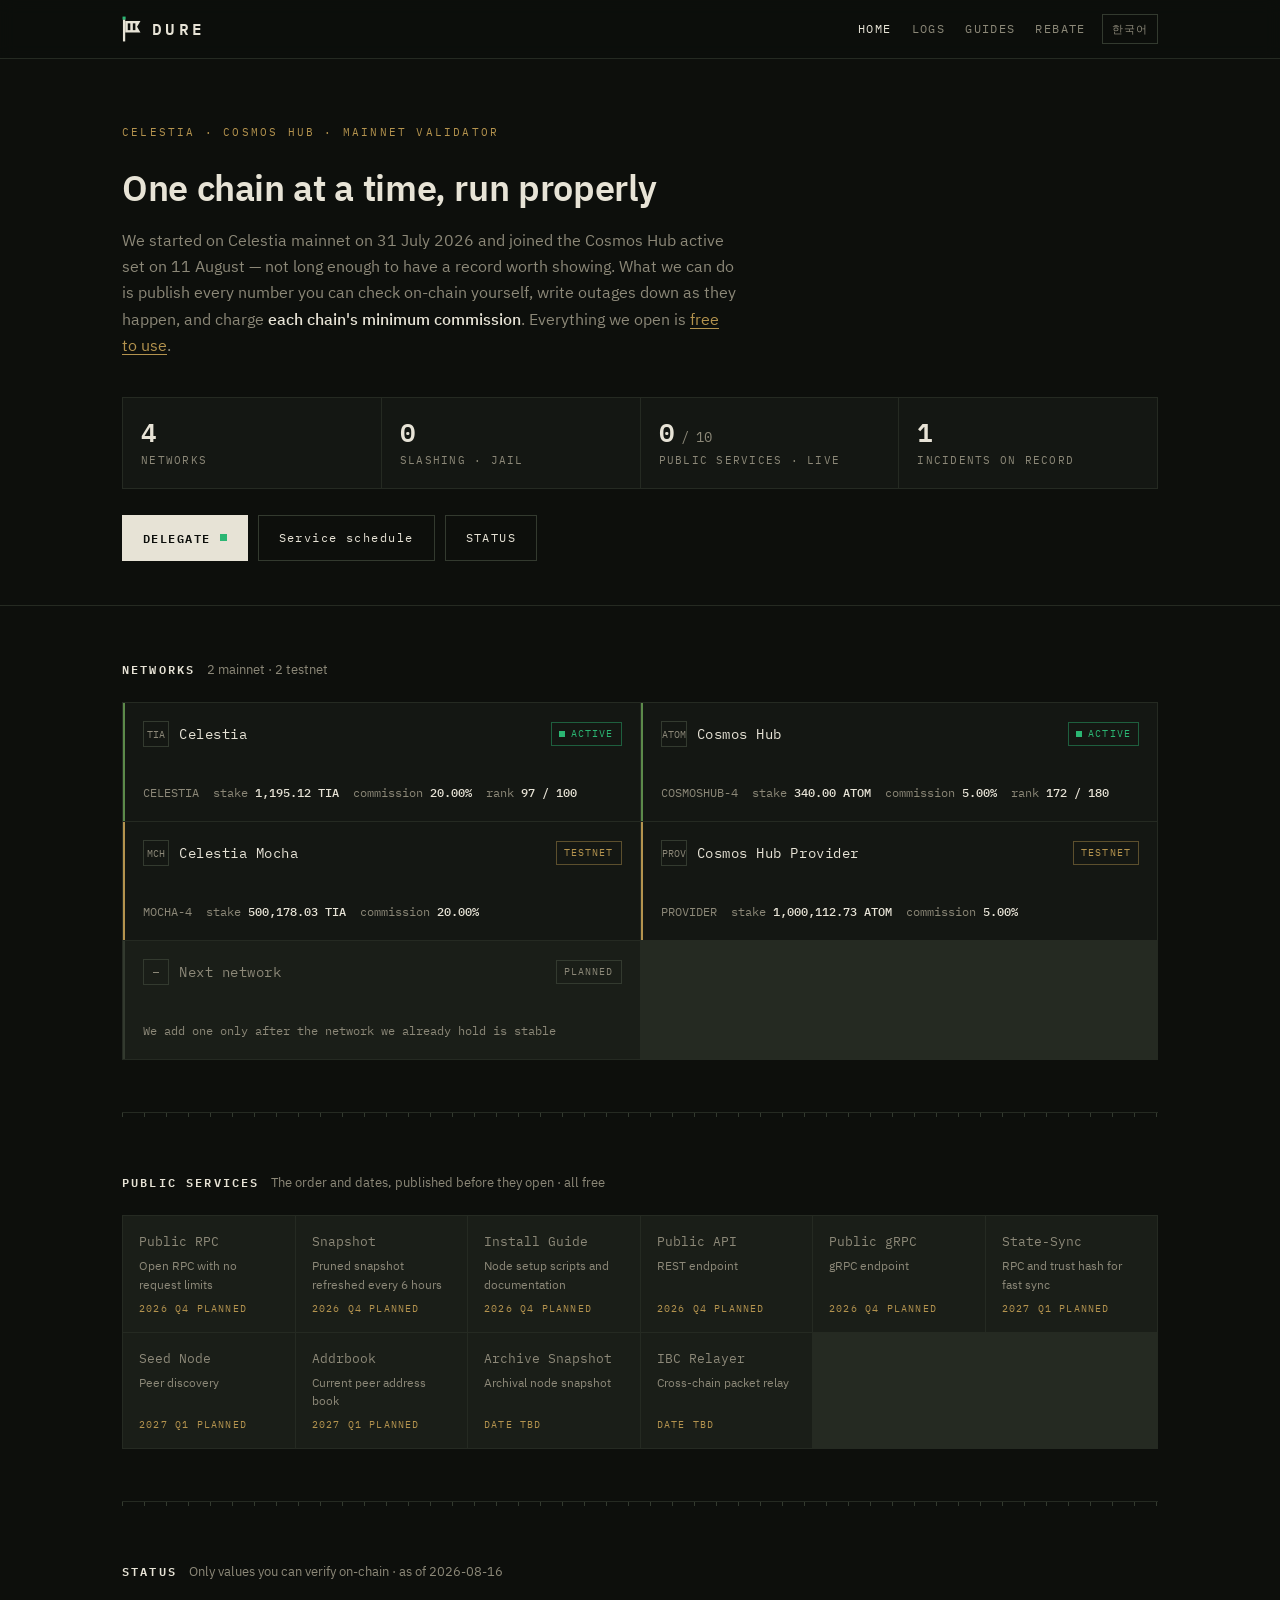
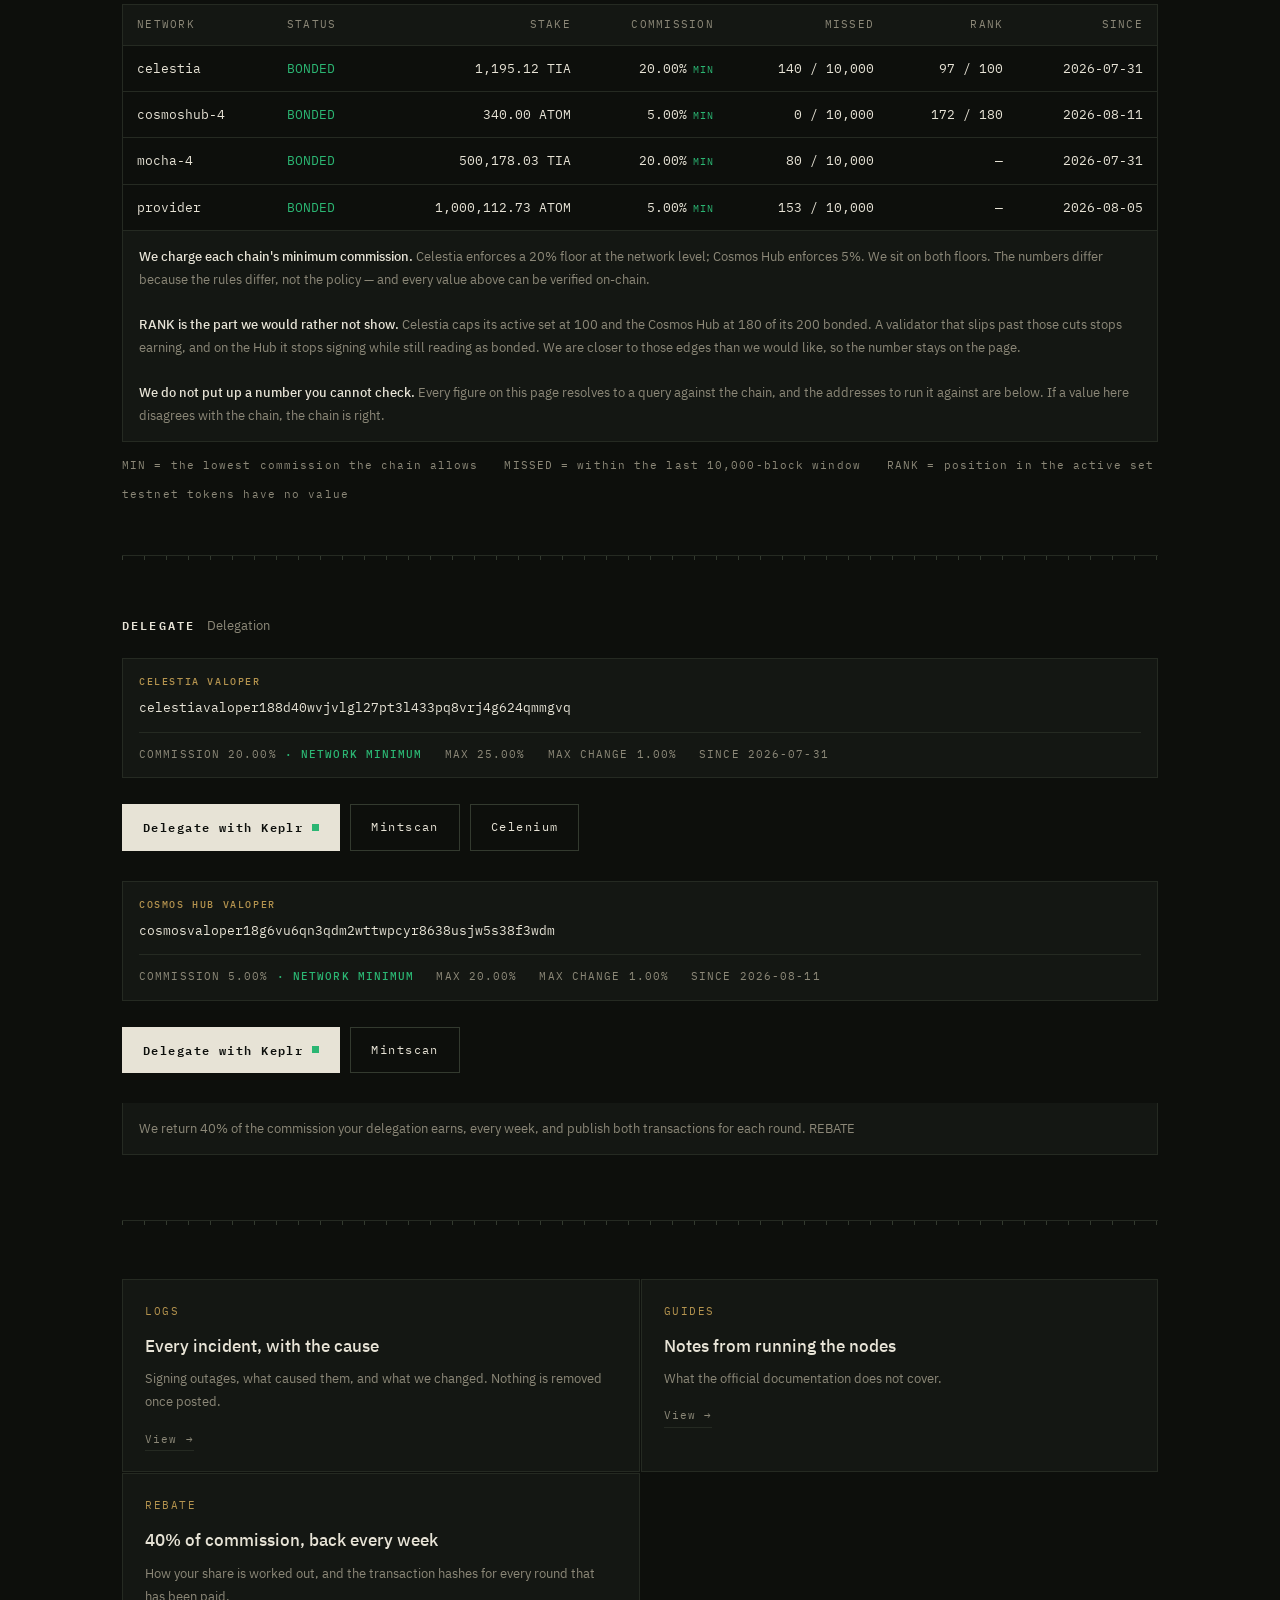
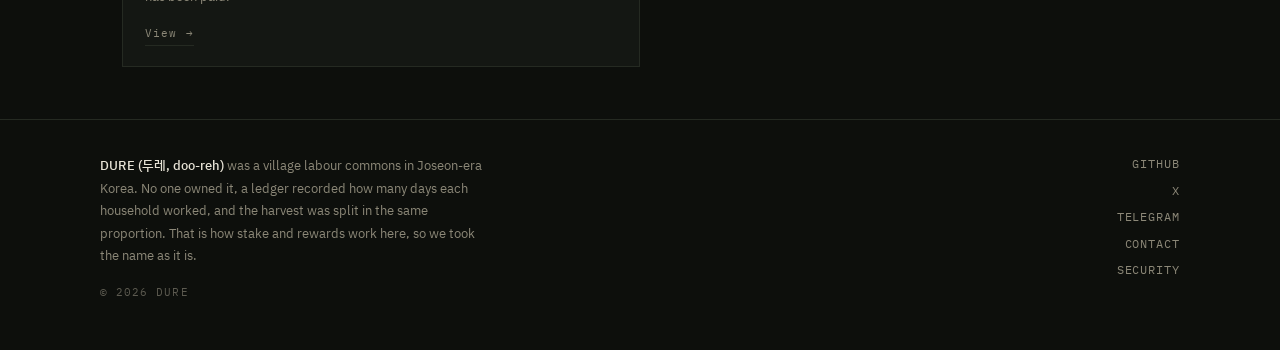
==== index.html @ b20d7195 "Drop the rate table from the rebate page It restated what the formula already says, and the weekly-p" ====
<!DOCTYPE html>
<html lang="en">
<head>
<meta charset="utf-8">
<meta name="viewport" content="width=device-width, initial-scale=1, viewport-fit=cover">
<title>DURE — Celestia & Cosmos Hub Validator | Minimum Commission, Verifiable Figures</title>
<meta name="description" content="DURE (doo-reh) runs Celestia and Cosmos Hub validators at each chain's minimum commission, publishes only figures you can verify on-chain, and never deletes an incident record.">
<link rel="canonical" href="https://durenodes.com/">
<link rel="alternate" hreflang="en" href="https://durenodes.com/">
<link rel="alternate" hreflang="ko" href="https://durenodes.com/ko/">
<link rel="alternate" hreflang="x-default" href="https://durenodes.com/">
<link rel="icon" type="image/png" href="/favicon.png">
<link rel="apple-touch-icon" href="/icon-256.png">
<meta name="theme-color" content="#0D0F0C">
<meta property="og:type" content="website">
<meta property="og:site_name" content="DURE">
<meta property="og:locale" content="en_US">
<meta property="og:url" content="https://durenodes.com/">
<meta property="og:title" content="DURE — Celestia & Cosmos Hub Validator | Minimum Commission, Verifiable Figures">
<meta property="og:description" content="Each chain's minimum commission. Only figures you can check on-chain. Incidents never deleted.">
<meta property="og:image" content="https://durenodes.com/og.png">
<meta property="og:image:width" content="1200">
<meta property="og:image:height" content="630">
<meta name="twitter:card" content="summary_large_image">
<meta name="twitter:site" content="@durenodes">
<meta name="twitter:title" content="DURE — Celestia & Cosmos Hub Validator | Minimum Commission, Verifiable Figures">
<meta name="twitter:description" content="Each chain's minimum commission. Only figures you can check on-chain. Incidents never deleted.">
<meta name="twitter:image" content="https://durenodes.com/og.png">
<link rel="preconnect" href="https://fonts.googleapis.com">
<link rel="preconnect" href="https://fonts.gstatic.com" crossorigin>
<link href="https://fonts.googleapis.com/css2?family=IBM+Plex+Mono:wght@400;500;600&family=IBM+Plex+Sans+KR:wght@300;400;500;600&display=swap" rel="stylesheet">
<script type="application/ld+json">
{
  "@context": "https://schema.org",
  "@type": "Organization",
  "name": "DURE",
  "alternateName": [
    "DURE Nodes",
    "두레"
  ],
  "url": "https://durenodes.com/",
  "logo": "https://durenodes.com/icon-256.png",
  "description": "DURE (doo-reh) runs Celestia and Cosmos Hub validators at each chain's minimum commission, publishes only figures you can verify on-chain, and never deletes an incident record.",
  "sameAs": [
    "https://github.com/durenodes",
    "https://x.com/durenodes",
    "https://t.me/durenodes"
  ],
  "contactPoint": [
    {
      "@type": "ContactPoint",
      "contactType": "customer support",
      "email": "contact@durenodes.com"
    },
    {
      "@type": "ContactPoint",
      "contactType": "security",
      "email": "security@durenodes.com"
    }
  ]
}
</script>
<style>
:root {
  --bg: #0D0F0C;
  --panel: #141713;
  --panel-2: #1A1E18;
  --line: #252A22;
  --line-2: #333A2F;
  --fg: #E7E3D6;
  --muted: #8C8878;
  --dim: #5C5A50;
  --green: #2BB673;
  --brass: #B4934E;
  --red: #C86A5A;
  --wrap: 1080px;
  --mono: 'IBM Plex Mono', ui-monospace, SFMono-Regular, Menlo, monospace;
  --sans: 'IBM Plex Sans KR', -apple-system, BlinkMacSystemFont, 'Apple SD Gothic Neo', sans-serif;
}

* { box-sizing: border-box; }
html { scroll-behavior: smooth; -webkit-text-size-adjust: 100%; }
body {
  margin: 0; background: var(--bg); color: var(--fg);
  font-family: var(--sans); font-size: 15px; line-height: 1.7;
  -webkit-font-smoothing: antialiased;
  overflow-x: hidden;
}
body, div, span, p, h1, h2, h3, li, td, th, a, b { word-break: keep-all; }
p, h1, h2, h3, li { text-wrap: pretty; }
a { color: inherit; text-decoration: none; }
:focus-visible { outline: 1px solid var(--green); outline-offset: 3px; }
img, svg { max-width: 100%; }

.wrap { max-width: var(--wrap); margin: 0 auto; padding: 0 22px; }
.mono { font-family: var(--mono); }


.hdr {
  position: sticky; top: 0; z-index: 30;
  background: rgba(13,15,12,.92); backdrop-filter: blur(8px);
  border-bottom: 1px solid var(--line);
}
.hdr-in { display: flex; align-items: center; gap: 16px; height: 58px; }
.brand { display: flex; align-items: center; gap: 11px; flex: none; }
.brand b { font-family: var(--mono); font-size: 15.5px; font-weight: 600; letter-spacing: .22em; }
.nav {
  margin-left: auto; display: flex; gap: 20px; align-items: center;
  font-family: var(--mono); font-size: 11.5px; letter-spacing: .12em; color: var(--muted);
}
.nav a:hover { color: var(--fg); }
.lang {
  font-family: var(--mono); font-size: 11px; letter-spacing: .1em;
  color: var(--muted); border: 1px solid var(--line-2); padding: 5px 9px; flex: none;
}
.lang:hover { color: var(--fg); border-color: var(--muted); }


.hero { border-bottom: 1px solid var(--line); padding: 64px 0 44px; }
.kicker { font-family: var(--mono); font-size: 11px; letter-spacing: .2em; color: var(--brass); margin-bottom: 20px; }
h1 { font-size: clamp(24px, 4.2vw, 36px); line-height: 1.42; font-weight: 600; margin: 0 0 14px; letter-spacing: -.01em; max-width: 26ch; }
.lede { color: var(--muted); margin: 0; max-width: 62ch; font-size: 15.5px; }
.lede b { color: var(--fg); font-weight: 500; }
.lede a { color: var(--brass); text-decoration: underline; text-underline-offset: 3px; }
.lede a:hover { color: var(--fg); }

.stats { display: grid; grid-template-columns: repeat(4, minmax(0,1fr)); gap: 1px; margin-top: 38px; background: var(--line); border: 1px solid var(--line); }
.stat { background: var(--panel); padding: 18px; }
.stat-n { font-family: var(--mono); font-size: clamp(20px, 3.4vw, 26px); font-weight: 600; letter-spacing: -.02em; line-height: 1.2; }
.stat-n small { font-size: .55em; color: var(--muted); font-weight: 400; }
.stat-l { font-family: var(--mono); font-size: 10.5px; letter-spacing: .12em; color: var(--muted); margin-top: 5px; }

.cta { display: flex; flex-wrap: wrap; gap: 10px; margin-top: 26px; }
.btn {
  font-family: var(--mono); font-size: 12px; letter-spacing: .12em;
  padding: 12px 20px; border: 1px solid var(--line-2);
  display: inline-flex; align-items: center; gap: 9px;
}
.btn:hover { border-color: var(--muted); }
.btn-solid { border-color: var(--fg); background: var(--fg); color: var(--bg); font-weight: 600; }
.btn-solid:hover { background: #fff; color: var(--bg); }
.dot { width: 7px; height: 7px; background: var(--green); display: block; flex: none; }


section { padding: 52px 0; }
.sec-head { display: flex; align-items: baseline; gap: 12px; margin-bottom: 22px; flex-wrap: wrap; }
h2 { font-family: var(--mono); font-size: 12px; letter-spacing: .18em; font-weight: 600; margin: 0; }
.sec-sub { font-size: 13px; color: var(--muted); }
.rule { height: 7px; border-top: 1px solid var(--line); background-image: repeating-linear-gradient(90deg, var(--line-2) 0 1px, transparent 1px 22px); background-size: 100% 4px; background-repeat: no-repeat; }


.grid-2 { display: grid; grid-template-columns: repeat(2, minmax(0,1fr)); gap: 1px; background: var(--line); border: 1px solid var(--line); }
.net { background: var(--panel); padding: 18px; display: flex; flex-direction: column; gap: 11px; min-height: 118px; border-left: 2px solid var(--line-2); }
.net.live { border-left-color: #5C8A4A; }
.net.test { border-left-color: var(--brass); }
.net.next { background: var(--panel-2); }
.net-top { display: flex; align-items: center; gap: 10px; flex-wrap: wrap; }
.tick { width: 26px; height: 26px; border: 1px solid var(--line-2); display: grid; place-items: center; font-family: var(--mono); font-size: 10px; color: var(--muted); flex: none; }
.net-name { font-family: var(--mono); font-size: 13.5px; letter-spacing: .04em; }
.tag { margin-left: auto; font-family: var(--mono); font-size: 9.5px; letter-spacing: .12em; padding: 3px 7px; border: 1px solid var(--line-2); color: var(--muted); display: flex; align-items: center; gap: 6px; }
.tag.on { border-color: rgba(43,182,115,.45); color: var(--green); }
.tag.warn { border-color: rgba(180,147,78,.45); color: var(--brass); }
.blink { width: 6px; height: 6px; background: var(--green); display: block; animation: dure-blink 2.6s steps(1,end) infinite; }
@keyframes dure-blink { 0%,60% { opacity: 1 } 61%,100% { opacity: .3 } }
.net-meta { font-family: var(--mono); font-size: 11.5px; color: var(--muted); display: flex; flex-wrap: wrap; gap: 4px 14px; margin-top: auto; }
.net-meta b { color: var(--fg); font-weight: 500; }


.grid-svc { display: grid; grid-template-columns: repeat(auto-fill, minmax(168px,1fr)); gap: 1px; background: var(--line); border: 1px solid var(--line); }
.svc { background: var(--panel-2); padding: 15px 16px; display: flex; flex-direction: column; gap: 5px; min-height: 106px; }
.svc-n { font-family: var(--mono); font-size: 12.5px; color: var(--muted); }
.svc-d { font-size: 12px; color: var(--muted); line-height: 1.55; }
.svc-s { font-family: var(--mono); font-size: 10px; letter-spacing: .12em; color: var(--brass); margin-top: auto; }


.tbl-wrap { border: 1px solid var(--line); overflow-x: auto; -webkit-overflow-scrolling: touch; }
table { width: 100%; border-collapse: collapse; font-family: var(--mono); font-size: 12.5px; font-variant-numeric: tabular-nums; min-width: 620px; }
thead tr { background: var(--panel); font-size: 10.5px; letter-spacing: .12em; color: var(--muted); }
th { text-align: left; padding: 11px 14px; font-weight: 400; border-bottom: 1px solid var(--line); white-space: nowrap; }
td { padding: 12px 14px; border-bottom: 1px solid var(--line); white-space: nowrap; }
tbody tr:last-child td { border-bottom: 0; }
.num { text-align: right; }
.ok { color: var(--green); }
.min-badge { color: var(--green); font-size: 10px; letter-spacing: .1em; margin-left: 6px; }

.note { border: 1px solid var(--line); border-top: 0; background: var(--panel); padding: 14px 16px; font-size: 13px; color: var(--muted); line-height: 1.75; }
.note b { color: var(--fg); font-weight: 500; }
.foot-meta { display: flex; flex-wrap: wrap; gap: 10px 26px; margin-top: 14px; font-family: var(--mono); font-size: 11px; letter-spacing: .1em; color: var(--muted); }


.empty { border: 1px solid var(--line); background: var(--panel); padding: 26px 20px; text-align: center; }
.empty-t { font-family: var(--mono); font-size: 12.5px; letter-spacing: .12em; color: var(--green); margin-bottom: 10px; }
.empty p { margin: 0 auto; font-size: 13.5px; color: var(--muted); line-height: 1.8; max-width: 60ch; }

.log-head { margin: 0 0 16px; font-size: 13.5px; color: var(--muted); line-height: 1.8; max-width: 66ch; }
.log-head a { color: var(--brass); text-decoration: underline; text-underline-offset: 3px; }
.inc { border: 1px solid var(--line); background: var(--panel); padding: 16px 18px; border-left: 2px solid var(--brass); }
.inc + .inc { margin-top: 1px; }
.inc-when { font-family: var(--mono); font-size: 11px; letter-spacing: .12em; color: var(--brass); }
.inc-body { margin: 9px 0 0; font-size: 14px; color: var(--fg); line-height: 1.75; }
.inc-meta { display: flex; flex-wrap: wrap; gap: 8px 28px; margin-top: 13px; padding-top: 12px;
  border-top: 1px solid var(--line); font-size: 12.5px; color: var(--muted); line-height: 1.7; }
.inc-meta span { max-width: 58ch; }
.inc-meta b { font-family: var(--mono); font-size: 10px; letter-spacing: .14em; color: var(--muted);
  font-weight: 500; margin-right: 8px; }


.val-card { border: 1px solid var(--line); background: var(--panel); padding: 14px 16px; margin-bottom: 16px; }

#delegate .cta { margin-bottom: 30px; }
#delegate .cta:last-child { margin-bottom: 0; }
.val-label { display: block; font-family: var(--mono); font-size: 10px; letter-spacing: .16em; color: var(--brass); font-weight: 500; margin-bottom: 7px; }
.val-addr { font-family: var(--mono); font-size: 12.5px; word-break: break-all; color: var(--fg); }
.val-meta { display: flex; flex-wrap: wrap; gap: 8px 22px; margin-top: 13px; padding-top: 12px; border-top: 1px solid var(--line); font-family: var(--mono); font-size: 11px; letter-spacing: .1em; color: var(--muted); }
.val-meta b { color: var(--green); font-weight: 500; }


footer { border-top: 1px solid var(--line); }
.foot { padding: 34px 0 48px; display: flex; flex-wrap: wrap; gap: 24px; align-items: flex-start; }
.foot-story { max-width: 48ch; font-size: 12.5px; color: var(--muted); line-height: 1.8; }
.foot-story b { color: var(--fg); font-weight: 500; }
.copy { font-family: var(--mono); font-size: 10.5px; letter-spacing: .1em; color: var(--dim); margin-top: 16px; }
.foot-links { margin-left: auto; display: flex; flex-direction: column; gap: 7px; font-family: var(--mono); font-size: 11.5px; letter-spacing: .08em; color: var(--muted); text-align: right; }
.foot-links a:hover { color: var(--fg); }


@media (max-width: 760px) {
  .wrap { padding: 0 16px; }
  .hdr-in { height: 52px; gap: 10px; }
  .nav { gap: 13px; font-size: 10.5px; overflow-x: auto; scrollbar-width: none; -ms-overflow-style: none; }
  .nav::-webkit-scrollbar { display: none; }
  .hero { padding: 44px 0 34px; }
  .stats { grid-template-columns: repeat(2, minmax(0,1fr)); }
  .grid-2 { grid-template-columns: 1fr; }
  .grid-svc { grid-template-columns: repeat(auto-fill, minmax(150px,1fr)); }
  section { padding: 40px 0; }
  .foot { flex-direction: column; gap: 20px; }
  .foot-links { margin-left: 0; text-align: left; flex-direction: row; flex-wrap: wrap; gap: 8px 18px; }
  .btn { flex: 1 1 auto; justify-content: center; }
}


@media (max-width: 460px) {
  .grid-svc { grid-template-columns: 1fr 1fr; }
  .val-meta { gap: 6px 16px; font-size: 10.5px; }
  .foot-meta { font-size: 10.5px; }
}

@media (prefers-reduced-motion: reduce) {
  * { animation: none !important; transition: none !important; }
  html { scroll-behavior: auto; }
}

.log-note { margin: 16px 0 0; font-size: 12.5px; color: var(--muted); line-height: 1.8; max-width: 66ch; }

.inc-more { display: inline-block; margin-top: 13px; font-family: var(--mono); font-size: 11px;
  letter-spacing: .1em; color: var(--brass); border-bottom: 1px solid rgba(180,147,78,.35); padding-bottom: 2px; }
.inc-more:hover { color: var(--fg); border-bottom-color: var(--fg); }


.pm-meta { display: grid; grid-template-columns: repeat(auto-fit, minmax(140px,1fr)); gap: 1px; margin-top: 34px; background: var(--line); border: 1px solid var(--line); }
.pm-m { background: var(--panel); padding: 15px 16px; display: flex; flex-direction: column; gap: 5px; }
.pm-m b { font-family: var(--mono); font-size: 10px; letter-spacing: .14em; color: var(--muted); font-weight: 400; }
.pm-m span { font-family: var(--mono); font-size: 13px; }
.post { max-width: 68ch; }
.post h2 { font-family: var(--sans); font-size: 19px; font-weight: 600; letter-spacing: 0; margin: 44px 0 14px; text-transform: none; }
.post h2:first-child { margin-top: 0; }
.post p { margin: 0 0 15px; font-size: 15px; line-height: 1.85; color: #C9C4B4; }
.post p b { color: var(--fg); font-weight: 600; }
.post code { font-family: var(--mono); font-size: .88em; color: var(--brass); background: var(--panel-2); padding: 1px 5px; }
.post pre { font-family: var(--mono); font-size: 12px; line-height: 1.7; color: var(--muted);
  background: var(--panel); border: 1px solid var(--line); border-left: 2px solid var(--line-2);
  padding: 14px 16px; margin: 0 0 18px; overflow-x: auto; -webkit-overflow-scrolling: touch; }
.post a { color: var(--brass); text-decoration: underline; text-underline-offset: 3px; }
.post a:hover { color: var(--fg); }
.pm-back { margin-top: 48px; padding-top: 22px; border-top: 1px solid var(--line); font-family: var(--mono); font-size: 12px; letter-spacing: .08em; }


.gd { display: block; border: 1px solid var(--line); background: var(--panel);
  padding: 16px 18px; border-left: 2px solid var(--brass); text-decoration: none; }
.gd + .gd { margin-top: 1px; }
.gd:hover { border-left-color: var(--fg); }
.gd-when { font-family: var(--mono); font-size: 11px; letter-spacing: .12em; color: var(--brass); }
.gd-t { margin-top: 9px; font-size: 15px; color: var(--fg); line-height: 1.6; font-weight: 500; }
.gd-d { margin: 8px 0 0; font-size: 13px; color: var(--muted); line-height: 1.75; max-width: 72ch; }


.doors { display: grid; grid-template-columns: 1fr 1fr; gap: 1px; }
@media (max-width: 720px) { .doors { grid-template-columns: 1fr; } }
.door { display: block; border: 1px solid var(--line); background: var(--panel);
  padding: 22px 22px 20px; text-decoration: none; }
.door:hover { border-color: var(--brass); }
.door-k { font-family: var(--mono); font-size: 11px; letter-spacing: .14em; color: var(--brass); }
.door-t { margin-top: 12px; font-size: 17px; color: var(--fg); line-height: 1.5; font-weight: 500; }
.door-d { margin: 9px 0 0; font-size: 13px; color: var(--muted); line-height: 1.8; }
.door-go { display: inline-block; margin-top: 16px; font-family: var(--mono); font-size: 11px;
  letter-spacing: .1em; color: var(--muted); border-bottom: 1px solid var(--line); padding-bottom: 2px; }
.door:hover .door-go { color: var(--fg); border-bottom-color: var(--fg); }
.nav-here { color: var(--fg); }


@media (max-width: 560px) {
  
  .hdr-in { flex-wrap: wrap; height: auto; padding-top: 9px; padding-bottom: 9px; row-gap: 9px; }
  .brand { order: 1; }
  .lang { order: 2; margin-left: auto; }
  .nav { order: 3; flex-basis: 100%; margin-left: 0; overflow: visible;
    justify-content: flex-end; }
}


.rb-chain { font-family: var(--mono); font-size: 11px; letter-spacing: .1em;
  color: var(--muted); margin: 26px 0 8px; text-transform: uppercase; }
.rb-chain b { color: var(--fg); }
</style>
</head>
<body>

<header class="hdr">
  <div class="wrap hdr-in">
    <a class="brand" href="#top" aria-label="DURE">
      <svg width="19" height="26" viewBox="52 32 133 184" aria-hidden="true" style="display:block">
          <rect x="55" y="36" width="22" height="22" fill="#2BB673"></rect>
          <rect x="58" y="58" width="16" height="154" fill="#E7E3D6"></rect>
          <path d="M74,68 L182,68 L158,108 L182,148 L74,148 Z" fill="#E7E3D6"></path>
          <g fill="#0D0F0C"><rect x="92" y="84" width="18" height="48"></rect><rect x="128" y="84" width="18" height="48"></rect></g>
        </svg>
      <b>DURE</b>
    </a>
    <nav class="nav" aria-label="Sections">
      <a href="/" class="nav-here">HOME</a>
      <a href="/incidents/">LOGS</a>
      <a href="/guides/">GUIDES</a>
      <a href="/rebate/">REBATE</a>
    </nav>
    <a class="lang" href="/ko/" hreflang="ko" rel="alternate">한국어</a>
  </div>
</header>

<main id="top">

  <div class="hero">
    <div class="wrap">
      <div class="kicker">CELESTIA · COSMOS HUB · MAINNET VALIDATOR</div>
      <h1>One chain at a time, run properly</h1>
      <p class="lede">We started on Celestia mainnet on 31 July 2026 and joined the Cosmos Hub active set on 11 August — not long enough to have a record worth showing. What we can do is publish every number you can check on-chain yourself, write outages down as they happen, and charge <b>each chain's minimum commission</b>. Everything we open is <a href="#services">free to use</a>.</p>

      <div class="stats">
        <div class="stat"><div class="stat-n">4</div><div class="stat-l">NETWORKS</div></div>
        <div class="stat"><div class="stat-n">0</div><div class="stat-l">SLASHING · JAIL</div></div>
        <div class="stat"><div class="stat-n">0<small> / 10</small></div><div class="stat-l">PUBLIC SERVICES · LIVE</div></div>
        <div class="stat"><div class="stat-n"><a href="/incidents/">1</a></div><div class="stat-l">INCIDENTS ON RECORD</div></div>
      </div>

      <div class="cta">
        <a href="#delegate" class="btn btn-solid"><span>DELEGATE</span><span class="dot"></span></a>
        <a href="#services" class="btn">Service schedule</a>
        <a href="#status" class="btn">STATUS</a>
      </div>
    </div>
  </div>

  <section id="networks">
    <div class="wrap">
      <div class="sec-head"><h2>NETWORKS</h2><span class="sec-sub">2 mainnet · 2 testnet</span></div>
      <div class="grid-2">
        <div class="net live">
          <div class="net-top"><span class="tick">TIA</span><span class="net-name">Celestia</span><span class="tag on"><span class="blink"></span>ACTIVE</span></div>
          <div class="net-meta"><span>CELESTIA</span><span>stake <b>1,195.12 TIA</b></span><span>commission <b>20.00%</b></span><span>rank <b>97 / 100</b></span></div>
        </div>
        <div class="net live">
          <div class="net-top"><span class="tick">ATOM</span><span class="net-name">Cosmos Hub</span><span class="tag on"><span class="blink"></span>ACTIVE</span></div>
          <div class="net-meta"><span>COSMOSHUB-4</span><span>stake <b>340.00 ATOM</b></span><span>commission <b>5.00%</b></span><span>rank <b>172 / 180</b></span></div>
        </div>
        <div class="net test">
          <div class="net-top"><span class="tick">MCH</span><span class="net-name">Celestia Mocha</span><span class="tag warn">TESTNET</span></div>
          <div class="net-meta"><span>MOCHA-4</span><span>stake <b>500,178.03 TIA</b></span><span>commission <b>20.00%</b></span></div>
        </div>
        <div class="net test">
          <div class="net-top"><span class="tick">PROV</span><span class="net-name">Cosmos Hub Provider</span><span class="tag warn">TESTNET</span></div>
          <div class="net-meta"><span>PROVIDER</span><span>stake <b>1,000,112.73 ATOM</b></span><span>commission <b>5.00%</b></span></div>
        </div>
        <div class="net next">
          <div class="net-top"><span class="tick">—</span><span class="net-name" style="color:var(--muted)">Next network</span><span class="tag">PLANNED</span></div>
          <div class="net-meta">We add one only after the network we already hold is stable</div>
        </div>
      </div>
    </div>
  </section>

  <div class="wrap"><div class="rule"></div></div>

  <section id="services">
    <div class="wrap">
      <div class="sec-head"><h2>PUBLIC SERVICES</h2><span class="sec-sub">The order and dates, published before they open · all free</span></div>
      <div class="grid-svc">
          <div class="svc">
            <span class="svc-n">Public RPC</span>
            <span class="svc-d">Open RPC with no request limits</span>
            <span class="svc-s">2026 Q4 PLANNED</span>
          </div>
          <div class="svc">
            <span class="svc-n">Snapshot</span>
            <span class="svc-d">Pruned snapshot refreshed every 6 hours</span>
            <span class="svc-s">2026 Q4 PLANNED</span>
          </div>
          <div class="svc">
            <span class="svc-n">Install Guide</span>
            <span class="svc-d">Node setup scripts and documentation</span>
            <span class="svc-s">2026 Q4 PLANNED</span>
          </div>
          <div class="svc">
            <span class="svc-n">Public API</span>
            <span class="svc-d">REST endpoint</span>
            <span class="svc-s">2026 Q4 PLANNED</span>
          </div>
          <div class="svc">
            <span class="svc-n">Public gRPC</span>
            <span class="svc-d">gRPC endpoint</span>
            <span class="svc-s">2026 Q4 PLANNED</span>
          </div>
          <div class="svc">
            <span class="svc-n">State-Sync</span>
            <span class="svc-d">RPC and trust hash for fast sync</span>
            <span class="svc-s">2027 Q1 PLANNED</span>
          </div>
          <div class="svc">
            <span class="svc-n">Seed Node</span>
            <span class="svc-d">Peer discovery</span>
            <span class="svc-s">2027 Q1 PLANNED</span>
          </div>
          <div class="svc">
            <span class="svc-n">Addrbook</span>
            <span class="svc-d">Current peer address book</span>
            <span class="svc-s">2027 Q1 PLANNED</span>
          </div>
          <div class="svc">
            <span class="svc-n">Archive Snapshot</span>
            <span class="svc-d">Archival node snapshot</span>
            <span class="svc-s">DATE TBD</span>
          </div>
          <div class="svc">
            <span class="svc-n">IBC Relayer</span>
            <span class="svc-d">Cross-chain packet relay</span>
            <span class="svc-s">DATE TBD</span>
          </div>
      </div>
    </div>
  </section>

  <div class="wrap"><div class="rule"></div></div>

  <section id="status">
    <div class="wrap">
      <div class="sec-head"><h2>STATUS</h2><span class="sec-sub">Only values you can verify on-chain · as of 2026-08-16</span></div>
      <div class="tbl-wrap">
        <table>
          <thead><tr>
            <th>NETWORK</th><th>STATUS</th>
            <th class="num">STAKE</th><th class="num">COMMISSION</th>
            <th class="num">MISSED</th><th class="num">RANK</th>
            <th class="num">SINCE</th>
          </tr></thead>
          <tbody>
            <tr><td>celestia</td><td class="ok">BONDED</td><td class="num">1,195.12 TIA</td><td class="num">20.00%<span class="min-badge">MIN</span></td><td class="num">140 / 10,000</td><td class="num">97 / 100</td><td class="num">2026-07-31</td></tr>
            <tr><td>cosmoshub-4</td><td class="ok">BONDED</td><td class="num">340.00 ATOM</td><td class="num">5.00%<span class="min-badge">MIN</span></td><td class="num">0 / 10,000</td><td class="num">172 / 180</td><td class="num">2026-08-11</td></tr>
            <tr><td>mocha-4</td><td class="ok">BONDED</td><td class="num">500,178.03 TIA</td><td class="num">20.00%<span class="min-badge">MIN</span></td><td class="num">80 / 10,000</td><td class="num">—</td><td class="num">2026-07-31</td></tr>
            <tr><td>provider</td><td class="ok">BONDED</td><td class="num">1,000,112.73 ATOM</td><td class="num">5.00%<span class="min-badge">MIN</span></td><td class="num">153 / 10,000</td><td class="num">—</td><td class="num">2026-08-05</td></tr>
          </tbody>
        </table>
      </div>
      <div class="note"><b>We charge each chain's minimum commission.</b> Celestia enforces a 20% floor at the network level; Cosmos Hub enforces 5%. We sit on both floors. The numbers differ because the rules differ, not the policy — and every value above can be verified on-chain.<br><br><b>RANK is the part we would rather not show.</b> Celestia caps its active set at 100 and the Cosmos Hub at 180 of its 200 bonded. A validator that slips past those cuts stops earning, and on the Hub it stops signing while still reading as bonded. We are closer to those edges than we would like, so the number stays on the page.<br><br><b>We do not put up a number you cannot check.</b> Every figure on this page resolves to a query against the chain, and the addresses to run it against are below. If a value here disagrees with the chain, the chain is right.</div>
      <div class="foot-meta"><span>MIN = the lowest commission the chain allows</span><span>MISSED = within the last 10,000-block window</span><span>RANK = position in the active set</span><span>testnet tokens have no value</span></div>
    </div>
  </section>

  <div class="wrap"><div class="rule"></div></div>


  <section id="delegate">
    <div class="wrap">
      <div class="sec-head"><h2>DELEGATE</h2><span class="sec-sub">Delegation</span></div>
      <div class="val-card">
        <b class="val-label">CELESTIA VALOPER</b>
        <div class="val-addr">celestiavaloper188d40wvjvlgl27pt3l433pq8vrj4g624qmmgvq</div>
        <div class="val-meta">
          <span>COMMISSION 20.00% <b>· NETWORK MINIMUM</b></span>
          <span>MAX 25.00%</span><span>MAX CHANGE 1.00%</span><span>SINCE 2026-07-31</span>
        </div>
      </div>
      <div class="cta">
        <a href="https://wallet.keplr.app/chains/celestia?modal=validator&chain=celestia&validator_address=celestiavaloper188d40wvjvlgl27pt3l433pq8vrj4g624qmmgvq" target="_blank" rel="noopener" class="btn btn-solid"><span>Delegate with Keplr</span><span class="dot"></span></a>
        <a href="https://www.mintscan.io/celestia/validators/celestiavaloper188d40wvjvlgl27pt3l433pq8vrj4g624qmmgvq" target="_blank" rel="noopener" class="btn">Mintscan</a>
        <a href="https://celenium.io/validator/celestiavaloper188d40wvjvlgl27pt3l433pq8vrj4g624qmmgvq" target="_blank" rel="noopener" class="btn">Celenium</a>
      </div>
      <div class="val-card">
        <b class="val-label">COSMOS HUB VALOPER</b>
        <div class="val-addr">cosmosvaloper18g6vu6qn3qdm2wttwpcyr8638usjw5s38f3wdm</div>
        <div class="val-meta">
          <span>COMMISSION 5.00% <b>· NETWORK MINIMUM</b></span>
          <span>MAX 20.00%</span><span>MAX CHANGE 1.00%</span><span>SINCE 2026-08-11</span>
        </div>
      </div>
      <div class="cta">
        <a href="https://wallet.keplr.app/chains/cosmos-hub?modal=validator&chain=cosmoshub-4&validator_address=cosmosvaloper18g6vu6qn3qdm2wttwpcyr8638usjw5s38f3wdm" target="_blank" rel="noopener" class="btn btn-solid"><span>Delegate with Keplr</span><span class="dot"></span></a>
        <a href="https://www.mintscan.io/cosmos/validators/cosmosvaloper18g6vu6qn3qdm2wttwpcyr8638usjw5s38f3wdm" target="_blank" rel="noopener" class="btn">Mintscan</a>
      </div>
      <p class="note">We return 40% of the commission your delegation earns, every week, and publish both transactions for each round. <a href="/rebate/">REBATE</a></p>
    </div>
  </section>

  <div class="wrap"><div class="rule"></div></div>

  <section id="records">
    <div class="wrap">
      <div class="doors">
        <a class="door" href="/incidents/">
          <div class="door-k">LOGS</div>
          <div class="door-t">Every incident, with the cause</div>
          <p class="door-d">Signing outages, what caused them, and what we changed. Nothing is removed once posted.</p>
          <span class="door-go">View →</span>
        </a>
        <a class="door" href="/guides/">
          <div class="door-k">GUIDES</div>
          <div class="door-t">Notes from running the nodes</div>
          <p class="door-d">What the official documentation does not cover.</p>
          <span class="door-go">View →</span>
        </a>
        <a class="door" href="/rebate/">
          <div class="door-k">REBATE</div>
          <div class="door-t">40% of commission, back every week</div>
          <p class="door-d">How your share is worked out, and the transaction hashes for every round that has been paid.</p>
          <span class="door-go">View →</span>
        </a>
      </div>
    </div>
  </section>

</main>

<footer>
  <div class="wrap foot">
    <div class="foot-story">
      <b>DURE (두레, doo-reh)</b> was a village labour commons in Joseon-era Korea. No one owned it, a ledger recorded how many days each household worked, and the harvest was split in the same proportion. That is how stake and rewards work here, so we took the name as it is.
      <div class="copy">© 2026 DURE</div>
    </div>
    <div class="foot-links">
        <a href="https://github.com/durenodes" rel="me noopener" target="_blank">GITHUB</a>
        <a href="https://x.com/durenodes" rel="me noopener" target="_blank">X</a>
        <a href="https://t.me/durenodes" rel="me noopener" target="_blank">TELEGRAM</a>
        <a href="mailto:contact@durenodes.com">CONTACT</a>
        <a href="mailto:security@durenodes.com">SECURITY</a>
    </div>
  </div>
</footer>

</body>
</html>
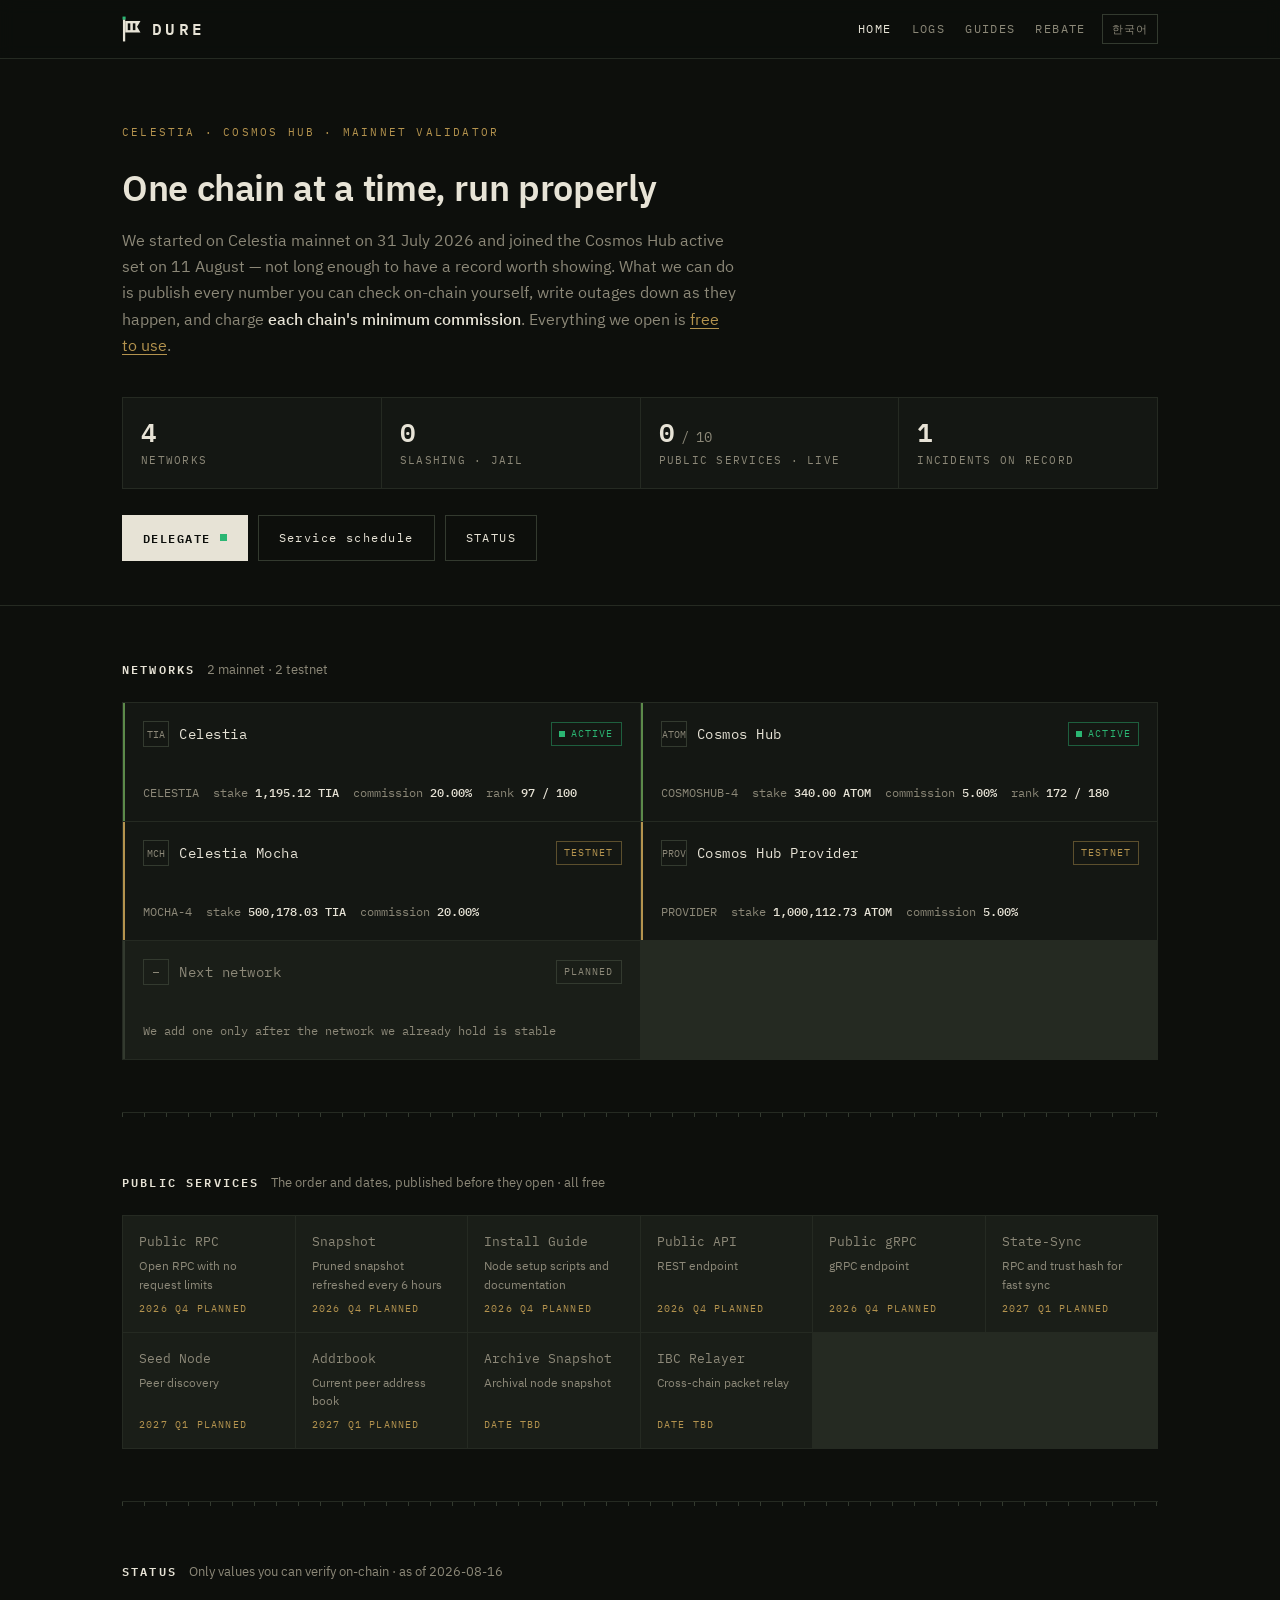
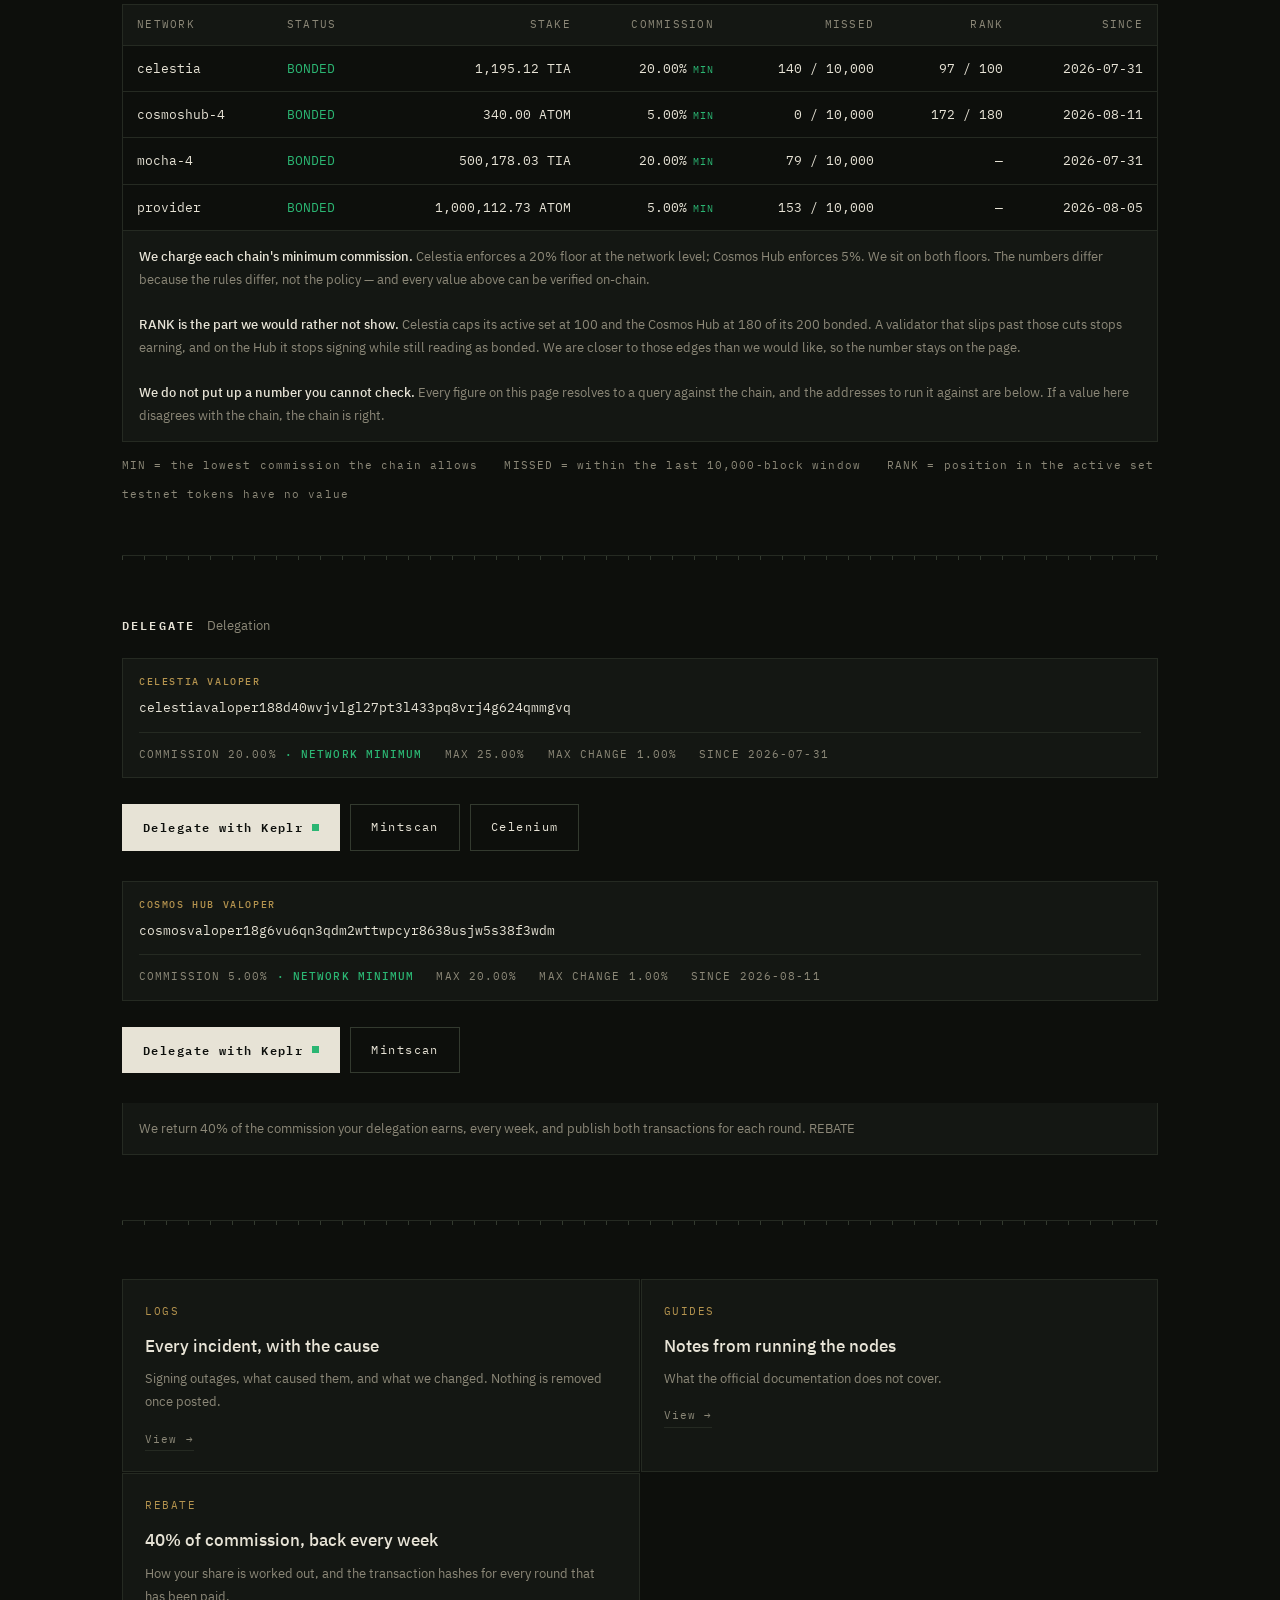
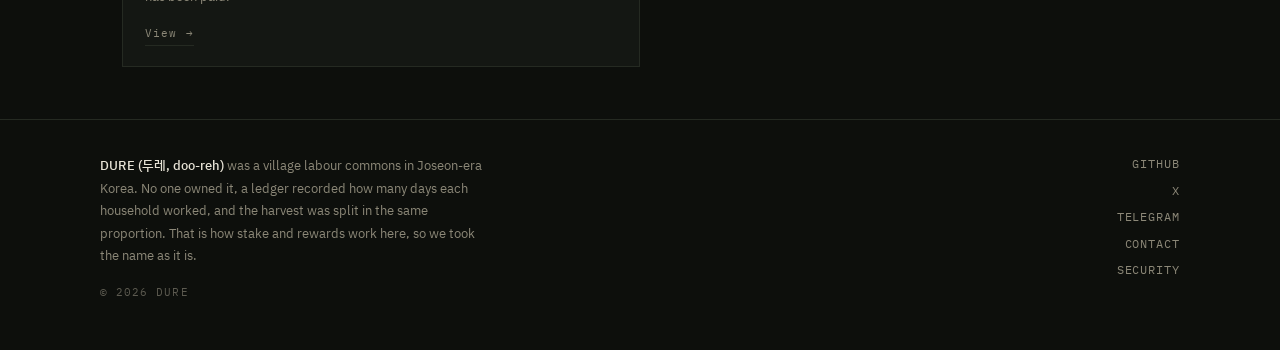
==== commit 82f55f5f: "Put the ledger first and add a rebate calculator Rounds now sits above the explanation. Someone chec" ====
--- a/index.html
+++ b/index.html
@@ -312,6 +312,31 @@
 .rb-chain { font-family: var(--mono); font-size: 11px; letter-spacing: .1em;
   color: var(--muted); margin: 26px 0 8px; text-transform: uppercase; }
 .rb-chain b { color: var(--fg); }
+
+
+.calc { border: 1px solid var(--line); background: var(--panel); margin: 26px 0 0; }
+.calc-row { display: flex; gap: 1px; background: var(--line); border-bottom: 1px solid var(--line); }
+.calc-row select, .calc-row input {
+  font-family: var(--mono); font-size: 13px; color: var(--fg); background: var(--panel-2);
+  border: 0; padding: 13px 14px; min-width: 0; -webkit-appearance: none; appearance: none;
+  border-radius: 0; }
+.calc-row select { flex: 1 1 auto; }
+.calc-row input { flex: 1 1 auto; text-align: right; font-variant-numeric: tabular-nums; }
+.calc-row select:focus, .calc-row input:focus { outline: 1px solid var(--brass); outline-offset: -1px; }
+.calc-unit { font-family: var(--mono); font-size: 11px; letter-spacing: .1em; color: var(--muted);
+  background: var(--panel-2); padding: 13px 14px 0 0; }
+.calc-out { display: grid; grid-template-columns: repeat(3, minmax(0,1fr)); gap: 1px; background: var(--line); }
+.calc-cell { background: var(--panel); padding: 15px 14px; }
+.calc-cell b { display: block; font-family: var(--mono); font-size: 14px; font-weight: 600;
+  font-variant-numeric: tabular-nums; word-break: break-all; }
+.calc-cell span { display: block; font-family: var(--mono); font-size: 10px; letter-spacing: .12em;
+  color: var(--muted); margin-top: 5px; }
+.calc-note { font-size: 12.5px; line-height: 1.7; color: var(--muted); margin: 0;
+  padding: 13px 14px; border-top: 1px solid var(--line); }
+@media (max-width: 460px) {
+  .calc-out { grid-template-columns: 1fr; }
+  .calc-row { flex-wrap: wrap; }
+}
 </style>
 </head>
 <body>
@@ -464,7 +489,7 @@
           <tbody>
             <tr><td>celestia</td><td class="ok">BONDED</td><td class="num">1,195.12 TIA</td><td class="num">20.00%<span class="min-badge">MIN</span></td><td class="num">140 / 10,000</td><td class="num">97 / 100</td><td class="num">2026-07-31</td></tr>
             <tr><td>cosmoshub-4</td><td class="ok">BONDED</td><td class="num">340.00 ATOM</td><td class="num">5.00%<span class="min-badge">MIN</span></td><td class="num">0 / 10,000</td><td class="num">172 / 180</td><td class="num">2026-08-11</td></tr>
-            <tr><td>mocha-4</td><td class="ok">BONDED</td><td class="num">500,178.03 TIA</td><td class="num">20.00%<span class="min-badge">MIN</span></td><td class="num">80 / 10,000</td><td class="num">—</td><td class="num">2026-07-31</td></tr>
+            <tr><td>mocha-4</td><td class="ok">BONDED</td><td class="num">500,178.03 TIA</td><td class="num">20.00%<span class="min-badge">MIN</span></td><td class="num">79 / 10,000</td><td class="num">—</td><td class="num">2026-07-31</td></tr>
             <tr><td>provider</td><td class="ok">BONDED</td><td class="num">1,000,112.73 ATOM</td><td class="num">5.00%<span class="min-badge">MIN</span></td><td class="num">153 / 10,000</td><td class="num">—</td><td class="num">2026-08-05</td></tr>
           </tbody>
         </table>
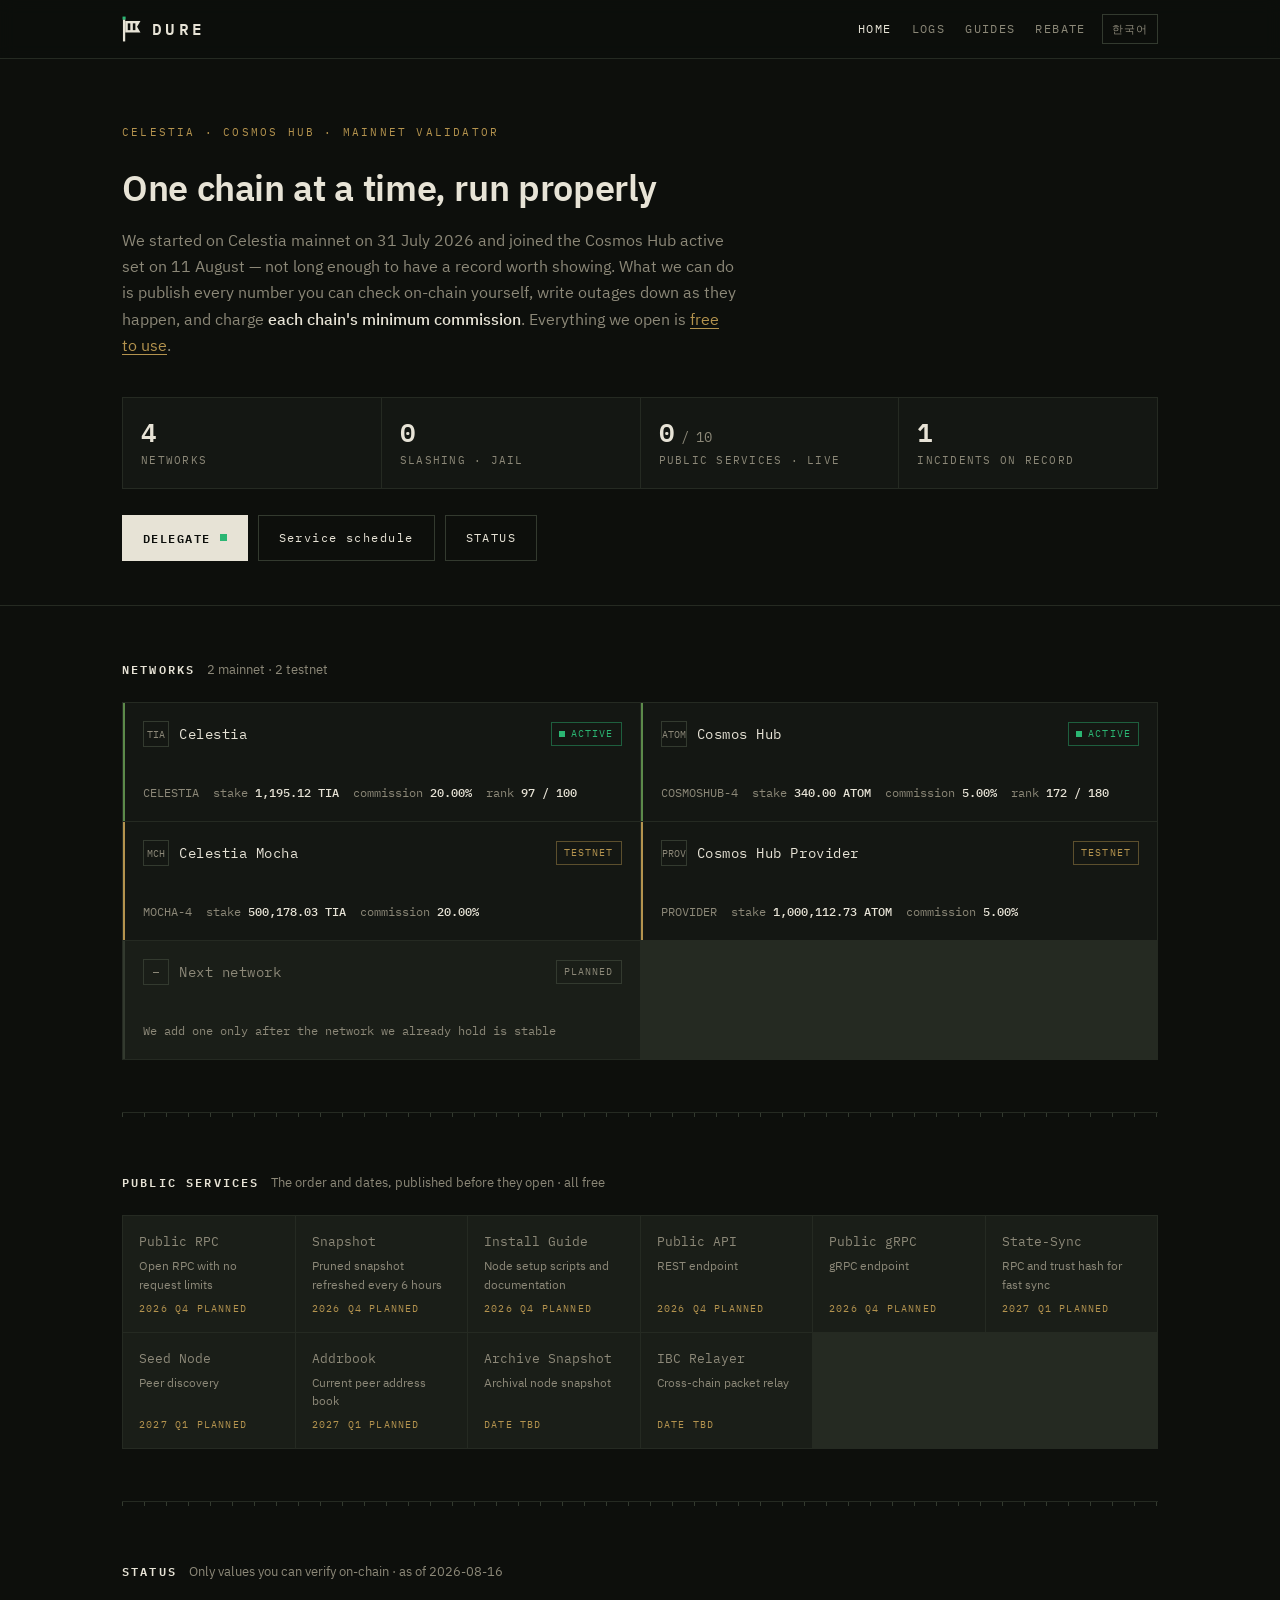
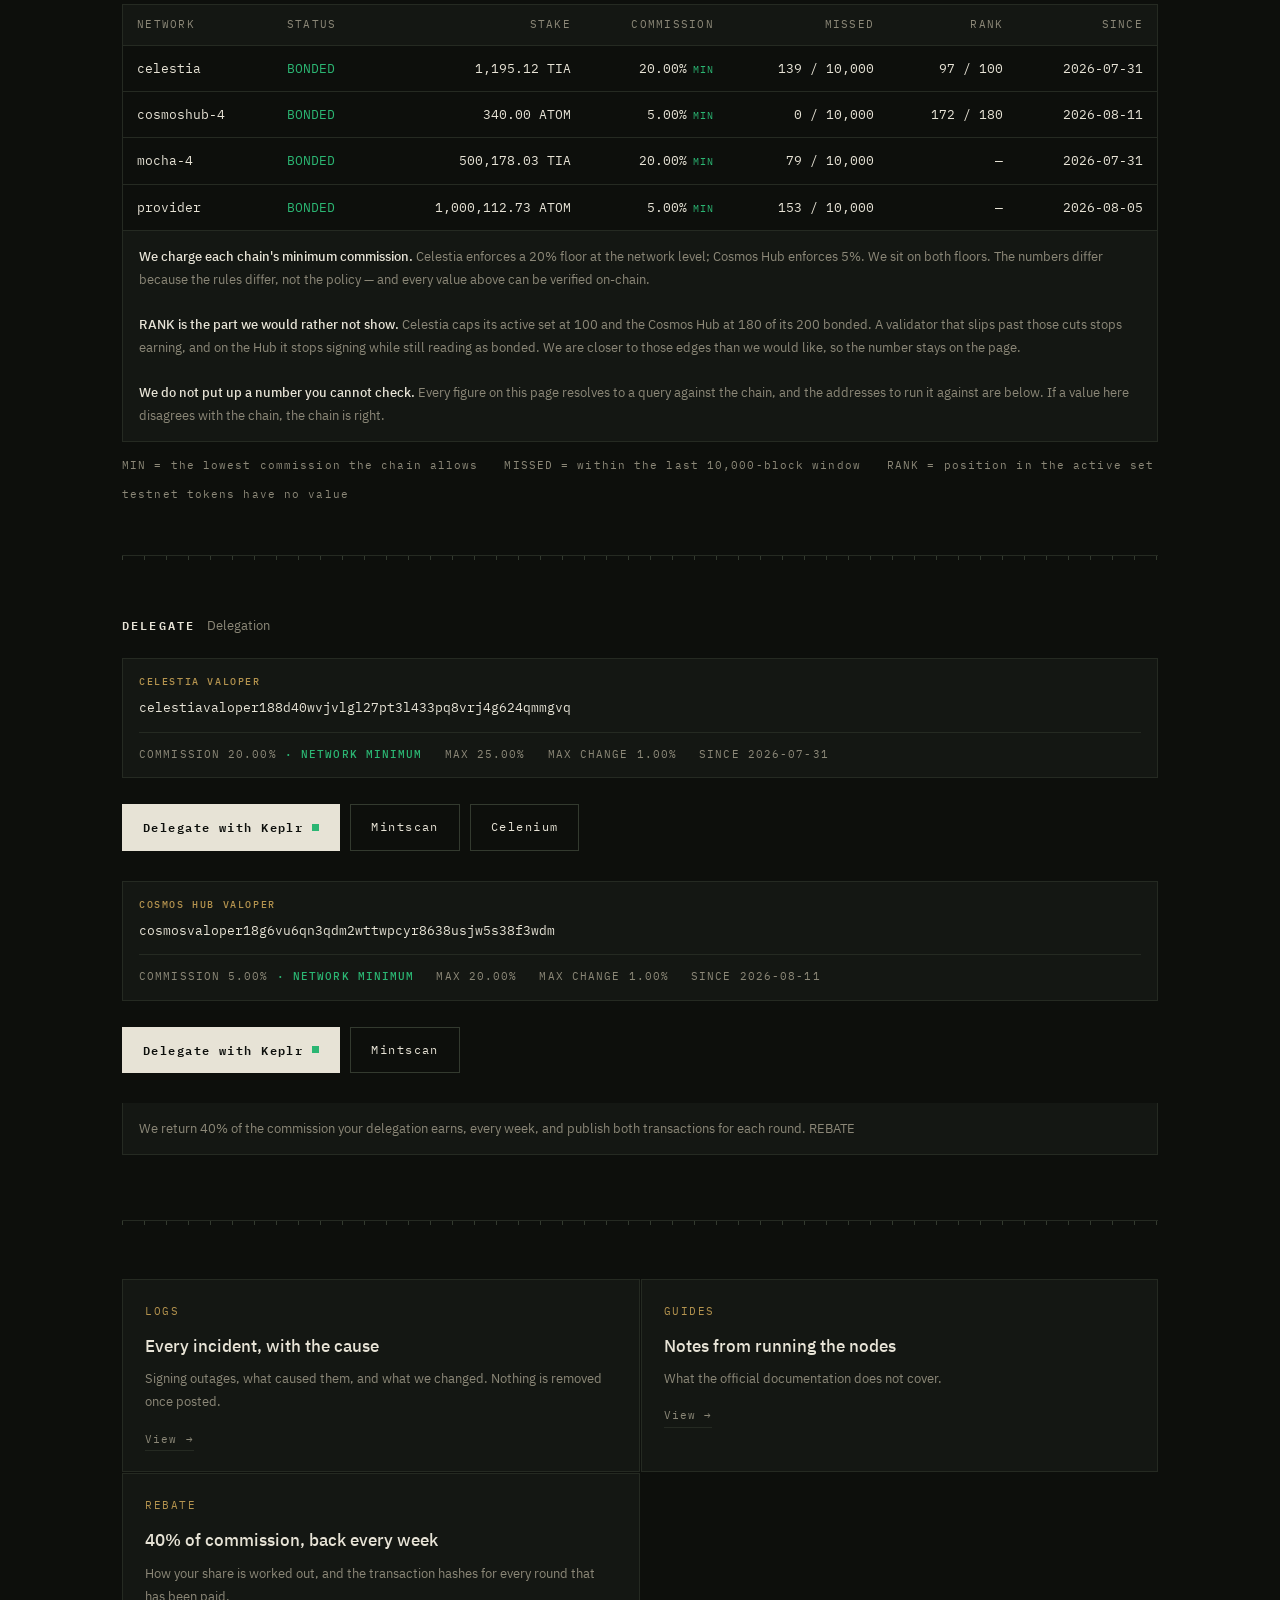
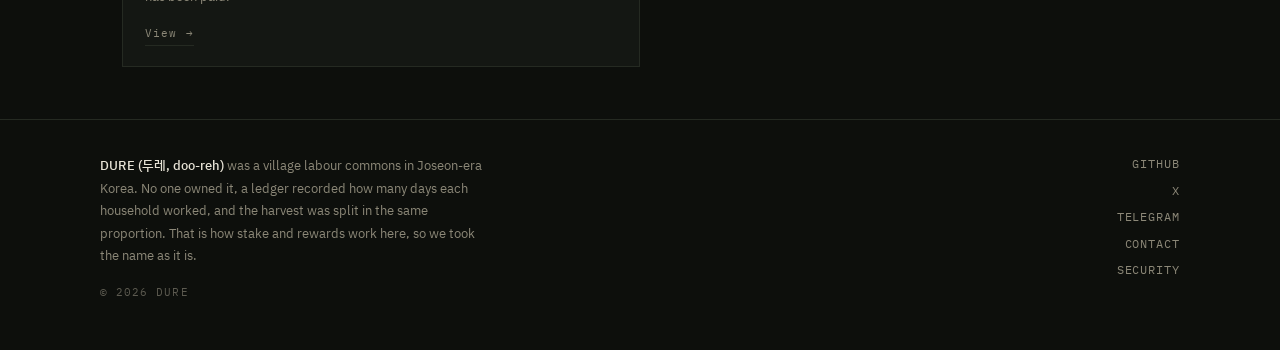
==== commit 8100e043: "Fix the calculator layout on phones The unit label sat in its own flex cell after the amount input. " ====
--- a/index.html
+++ b/index.html
@@ -315,16 +315,14 @@
 
 
 .calc { border: 1px solid var(--line); background: var(--panel); margin: 26px 0 0; }
-.calc-row { display: flex; gap: 1px; background: var(--line); border-bottom: 1px solid var(--line); }
+.calc-row { display: grid; grid-template-columns: 1fr 1fr; gap: 1px;
+  background: var(--line); border-bottom: 1px solid var(--line); }
 .calc-row select, .calc-row input {
   font-family: var(--mono); font-size: 13px; color: var(--fg); background: var(--panel-2);
   border: 0; padding: 13px 14px; min-width: 0; -webkit-appearance: none; appearance: none;
   border-radius: 0; }
-.calc-row select { flex: 1 1 auto; }
-.calc-row input { flex: 1 1 auto; text-align: right; font-variant-numeric: tabular-nums; }
+.calc-row input { text-align: right; font-variant-numeric: tabular-nums; }
 .calc-row select:focus, .calc-row input:focus { outline: 1px solid var(--brass); outline-offset: -1px; }
-.calc-unit { font-family: var(--mono); font-size: 11px; letter-spacing: .1em; color: var(--muted);
-  background: var(--panel-2); padding: 13px 14px 0 0; }
 .calc-out { display: grid; grid-template-columns: repeat(3, minmax(0,1fr)); gap: 1px; background: var(--line); }
 .calc-cell { background: var(--panel); padding: 15px 14px; }
 .calc-cell b { display: block; font-family: var(--mono); font-size: 14px; font-weight: 600;
@@ -335,7 +333,12 @@
   padding: 13px 14px; border-top: 1px solid var(--line); }
 @media (max-width: 460px) {
   .calc-out { grid-template-columns: 1fr; }
-  .calc-row { flex-wrap: wrap; }
+  
+  .calc-row { grid-template-columns: 1fr; }
+}
+@media (max-width: 400px) {
+  
+  .nav { gap: 10px; font-size: 10px; }
 }
 </style>
 </head>
@@ -487,7 +490,7 @@
             <th class="num">SINCE</th>
           </tr></thead>
           <tbody>
-            <tr><td>celestia</td><td class="ok">BONDED</td><td class="num">1,195.12 TIA</td><td class="num">20.00%<span class="min-badge">MIN</span></td><td class="num">140 / 10,000</td><td class="num">97 / 100</td><td class="num">2026-07-31</td></tr>
+            <tr><td>celestia</td><td class="ok">BONDED</td><td class="num">1,195.12 TIA</td><td class="num">20.00%<span class="min-badge">MIN</span></td><td class="num">139 / 10,000</td><td class="num">97 / 100</td><td class="num">2026-07-31</td></tr>
             <tr><td>cosmoshub-4</td><td class="ok">BONDED</td><td class="num">340.00 ATOM</td><td class="num">5.00%<span class="min-badge">MIN</span></td><td class="num">0 / 10,000</td><td class="num">172 / 180</td><td class="num">2026-08-11</td></tr>
             <tr><td>mocha-4</td><td class="ok">BONDED</td><td class="num">500,178.03 TIA</td><td class="num">20.00%<span class="min-badge">MIN</span></td><td class="num">79 / 10,000</td><td class="num">—</td><td class="num">2026-07-31</td></tr>
             <tr><td>provider</td><td class="ok">BONDED</td><td class="num">1,000,112.73 ATOM</td><td class="num">5.00%<span class="min-badge">MIN</span></td><td class="num">153 / 10,000</td><td class="num">—</td><td class="num">2026-08-05</td></tr>
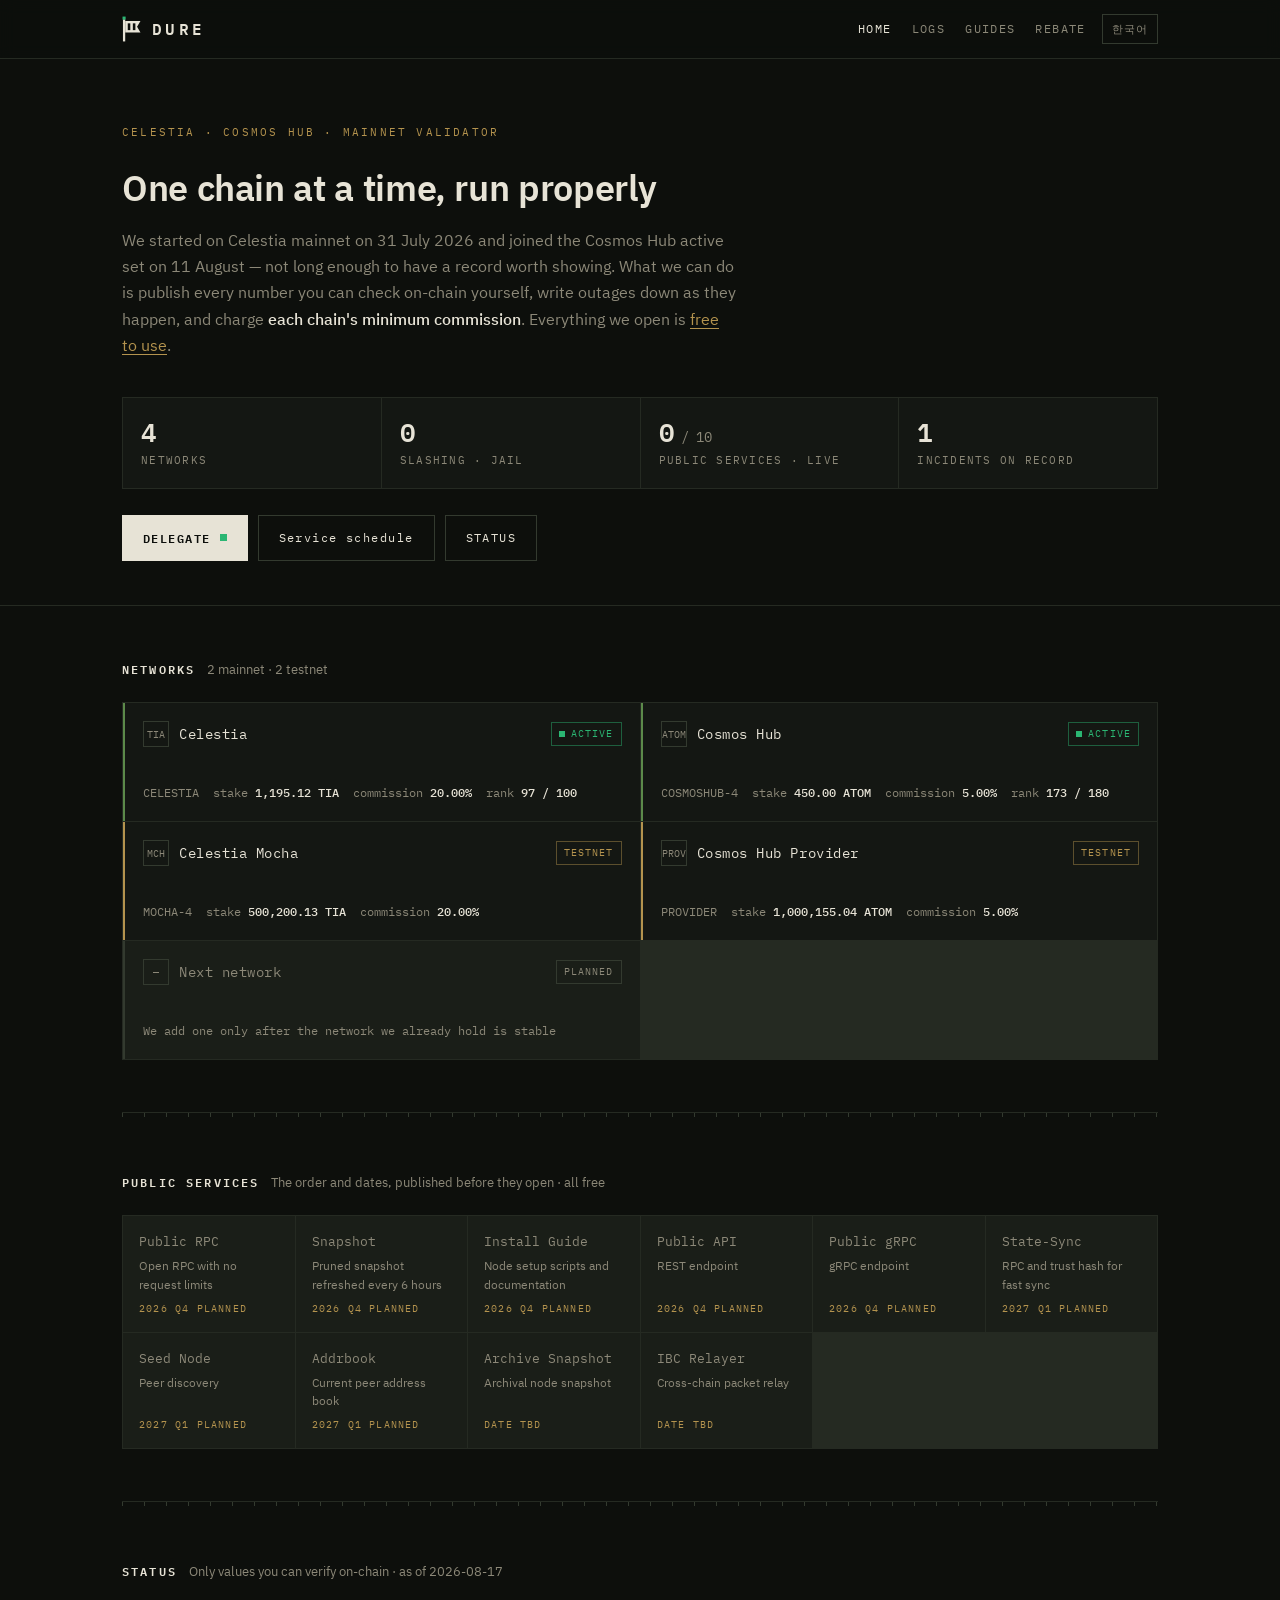
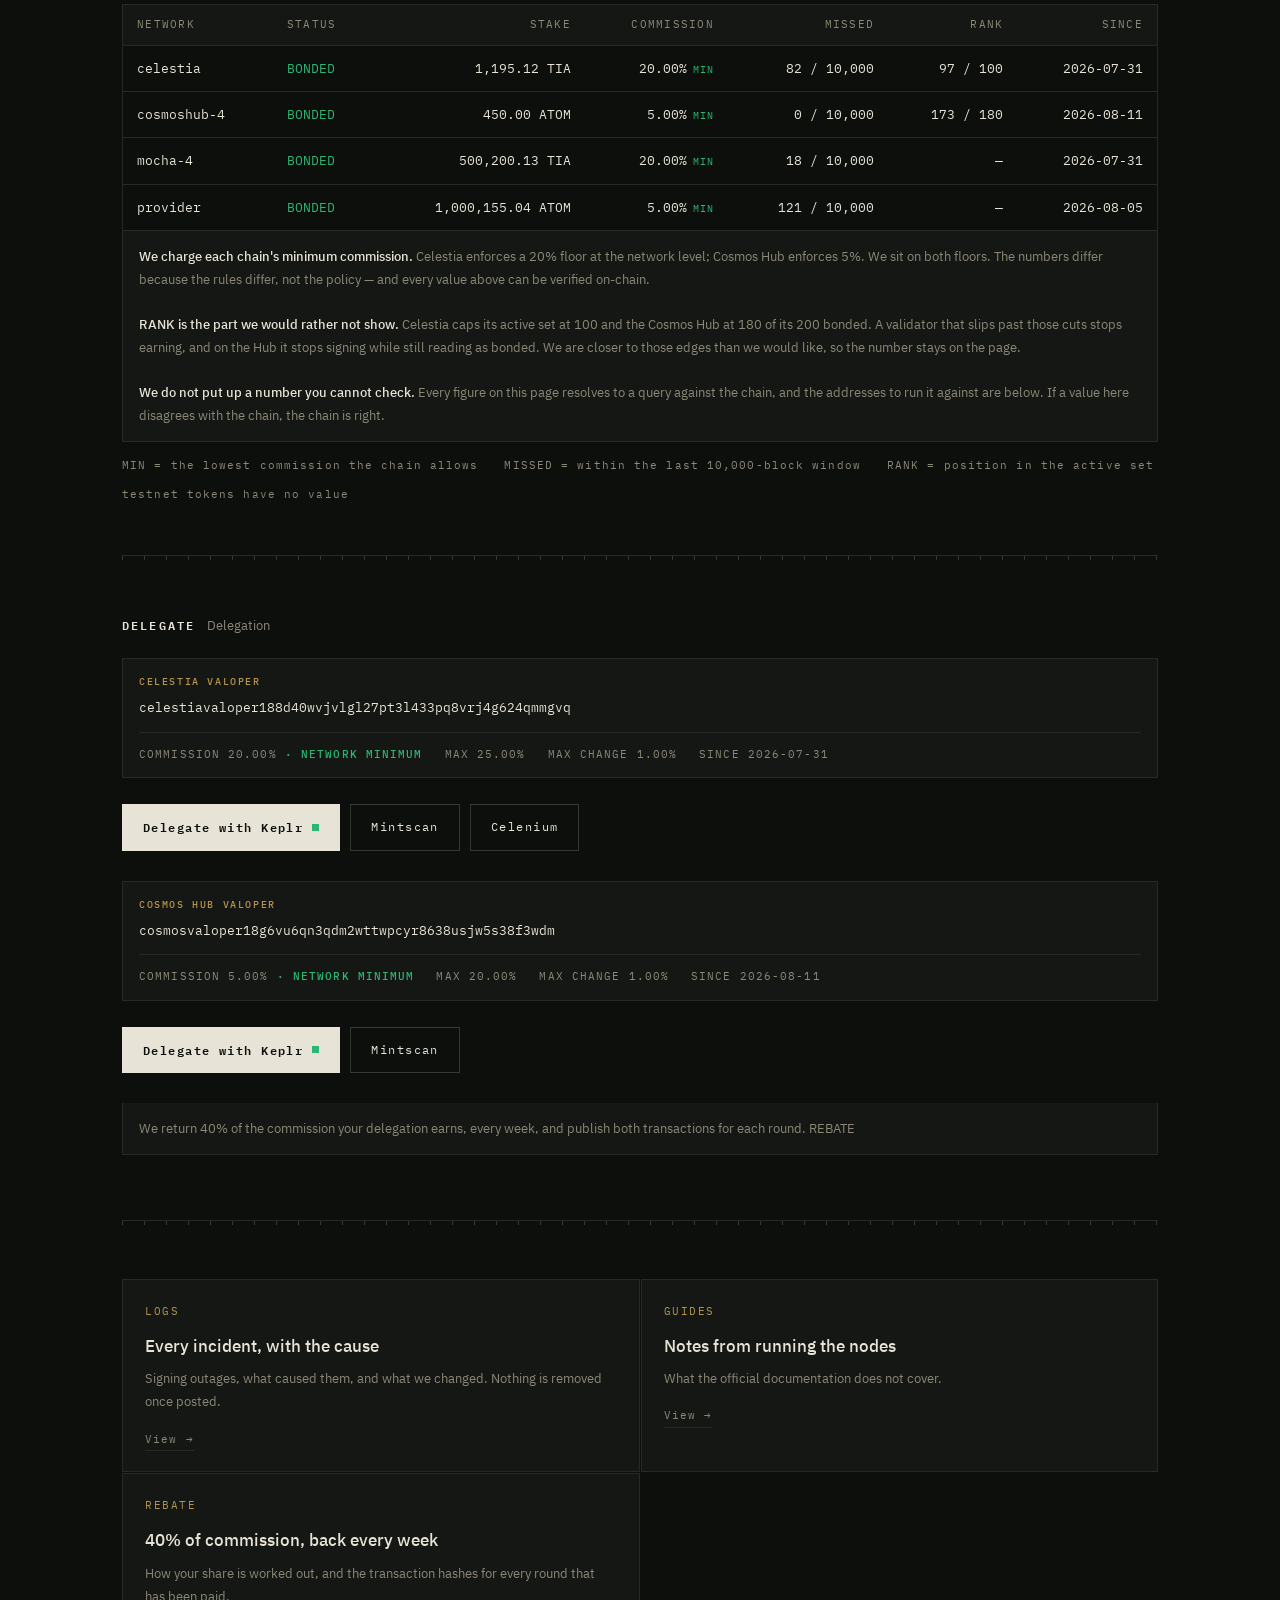
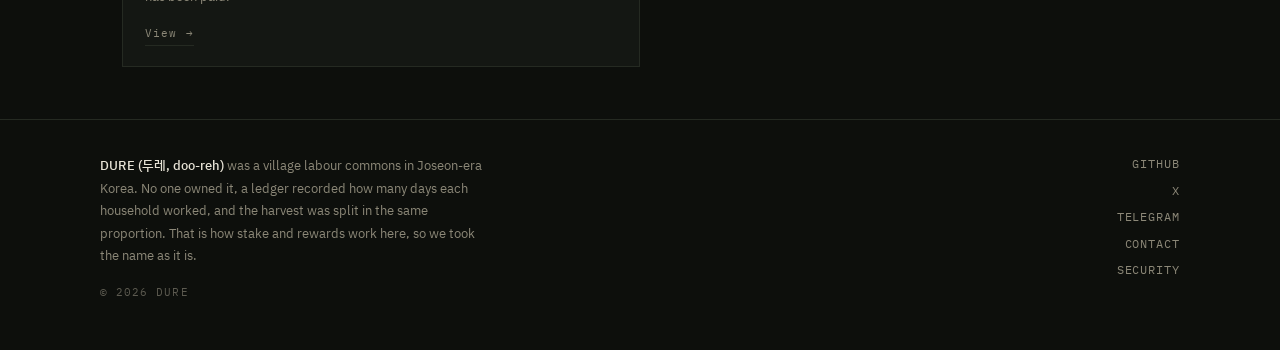
==== commit df290417: "Refresh on-chain figures (2026-08-17)" ====
--- a/index.html
+++ b/index.html
@@ -398,15 +398,15 @@
         </div>
         <div class="net live">
           <div class="net-top"><span class="tick">ATOM</span><span class="net-name">Cosmos Hub</span><span class="tag on"><span class="blink"></span>ACTIVE</span></div>
-          <div class="net-meta"><span>COSMOSHUB-4</span><span>stake <b>340.00 ATOM</b></span><span>commission <b>5.00%</b></span><span>rank <b>172 / 180</b></span></div>
+          <div class="net-meta"><span>COSMOSHUB-4</span><span>stake <b>450.00 ATOM</b></span><span>commission <b>5.00%</b></span><span>rank <b>173 / 180</b></span></div>
         </div>
         <div class="net test">
           <div class="net-top"><span class="tick">MCH</span><span class="net-name">Celestia Mocha</span><span class="tag warn">TESTNET</span></div>
-          <div class="net-meta"><span>MOCHA-4</span><span>stake <b>500,178.03 TIA</b></span><span>commission <b>20.00%</b></span></div>
+          <div class="net-meta"><span>MOCHA-4</span><span>stake <b>500,200.13 TIA</b></span><span>commission <b>20.00%</b></span></div>
         </div>
         <div class="net test">
           <div class="net-top"><span class="tick">PROV</span><span class="net-name">Cosmos Hub Provider</span><span class="tag warn">TESTNET</span></div>
-          <div class="net-meta"><span>PROVIDER</span><span>stake <b>1,000,112.73 ATOM</b></span><span>commission <b>5.00%</b></span></div>
+          <div class="net-meta"><span>PROVIDER</span><span>stake <b>1,000,155.04 ATOM</b></span><span>commission <b>5.00%</b></span></div>
         </div>
         <div class="net next">
           <div class="net-top"><span class="tick">—</span><span class="net-name" style="color:var(--muted)">Next network</span><span class="tag">PLANNED</span></div>
@@ -480,7 +480,7 @@
 
   <section id="status">
     <div class="wrap">
-      <div class="sec-head"><h2>STATUS</h2><span class="sec-sub">Only values you can verify on-chain · as of 2026-08-16</span></div>
+      <div class="sec-head"><h2>STATUS</h2><span class="sec-sub">Only values you can verify on-chain · as of 2026-08-17</span></div>
       <div class="tbl-wrap">
         <table>
           <thead><tr>
@@ -490,10 +490,10 @@
             <th class="num">SINCE</th>
           </tr></thead>
           <tbody>
-            <tr><td>celestia</td><td class="ok">BONDED</td><td class="num">1,195.12 TIA</td><td class="num">20.00%<span class="min-badge">MIN</span></td><td class="num">139 / 10,000</td><td class="num">97 / 100</td><td class="num">2026-07-31</td></tr>
-            <tr><td>cosmoshub-4</td><td class="ok">BONDED</td><td class="num">340.00 ATOM</td><td class="num">5.00%<span class="min-badge">MIN</span></td><td class="num">0 / 10,000</td><td class="num">172 / 180</td><td class="num">2026-08-11</td></tr>
-            <tr><td>mocha-4</td><td class="ok">BONDED</td><td class="num">500,178.03 TIA</td><td class="num">20.00%<span class="min-badge">MIN</span></td><td class="num">79 / 10,000</td><td class="num">—</td><td class="num">2026-07-31</td></tr>
-            <tr><td>provider</td><td class="ok">BONDED</td><td class="num">1,000,112.73 ATOM</td><td class="num">5.00%<span class="min-badge">MIN</span></td><td class="num">153 / 10,000</td><td class="num">—</td><td class="num">2026-08-05</td></tr>
+            <tr><td>celestia</td><td class="ok">BONDED</td><td class="num">1,195.12 TIA</td><td class="num">20.00%<span class="min-badge">MIN</span></td><td class="num">82 / 10,000</td><td class="num">97 / 100</td><td class="num">2026-07-31</td></tr>
+            <tr><td>cosmoshub-4</td><td class="ok">BONDED</td><td class="num">450.00 ATOM</td><td class="num">5.00%<span class="min-badge">MIN</span></td><td class="num">0 / 10,000</td><td class="num">173 / 180</td><td class="num">2026-08-11</td></tr>
+            <tr><td>mocha-4</td><td class="ok">BONDED</td><td class="num">500,200.13 TIA</td><td class="num">20.00%<span class="min-badge">MIN</span></td><td class="num">18 / 10,000</td><td class="num">—</td><td class="num">2026-07-31</td></tr>
+            <tr><td>provider</td><td class="ok">BONDED</td><td class="num">1,000,155.04 ATOM</td><td class="num">5.00%<span class="min-badge">MIN</span></td><td class="num">121 / 10,000</td><td class="num">—</td><td class="num">2026-08-05</td></tr>
           </tbody>
         </table>
       </div>
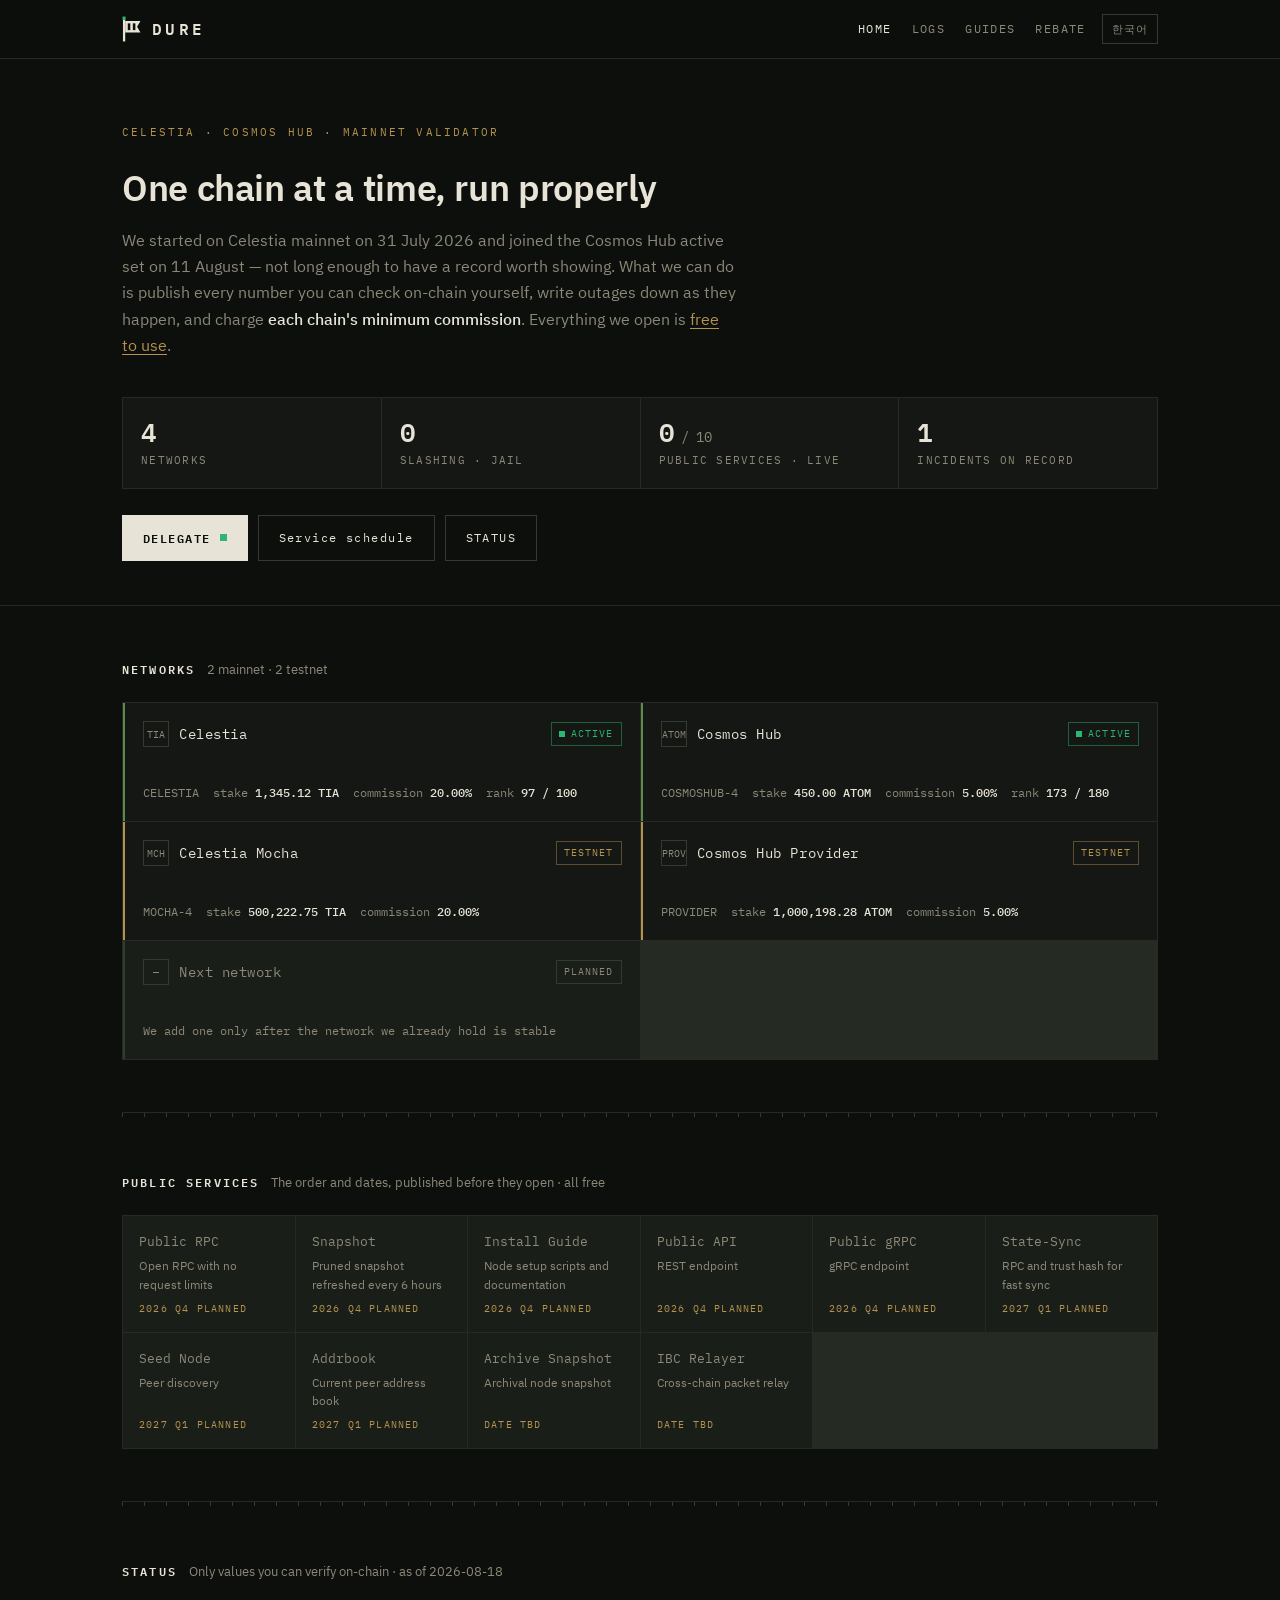
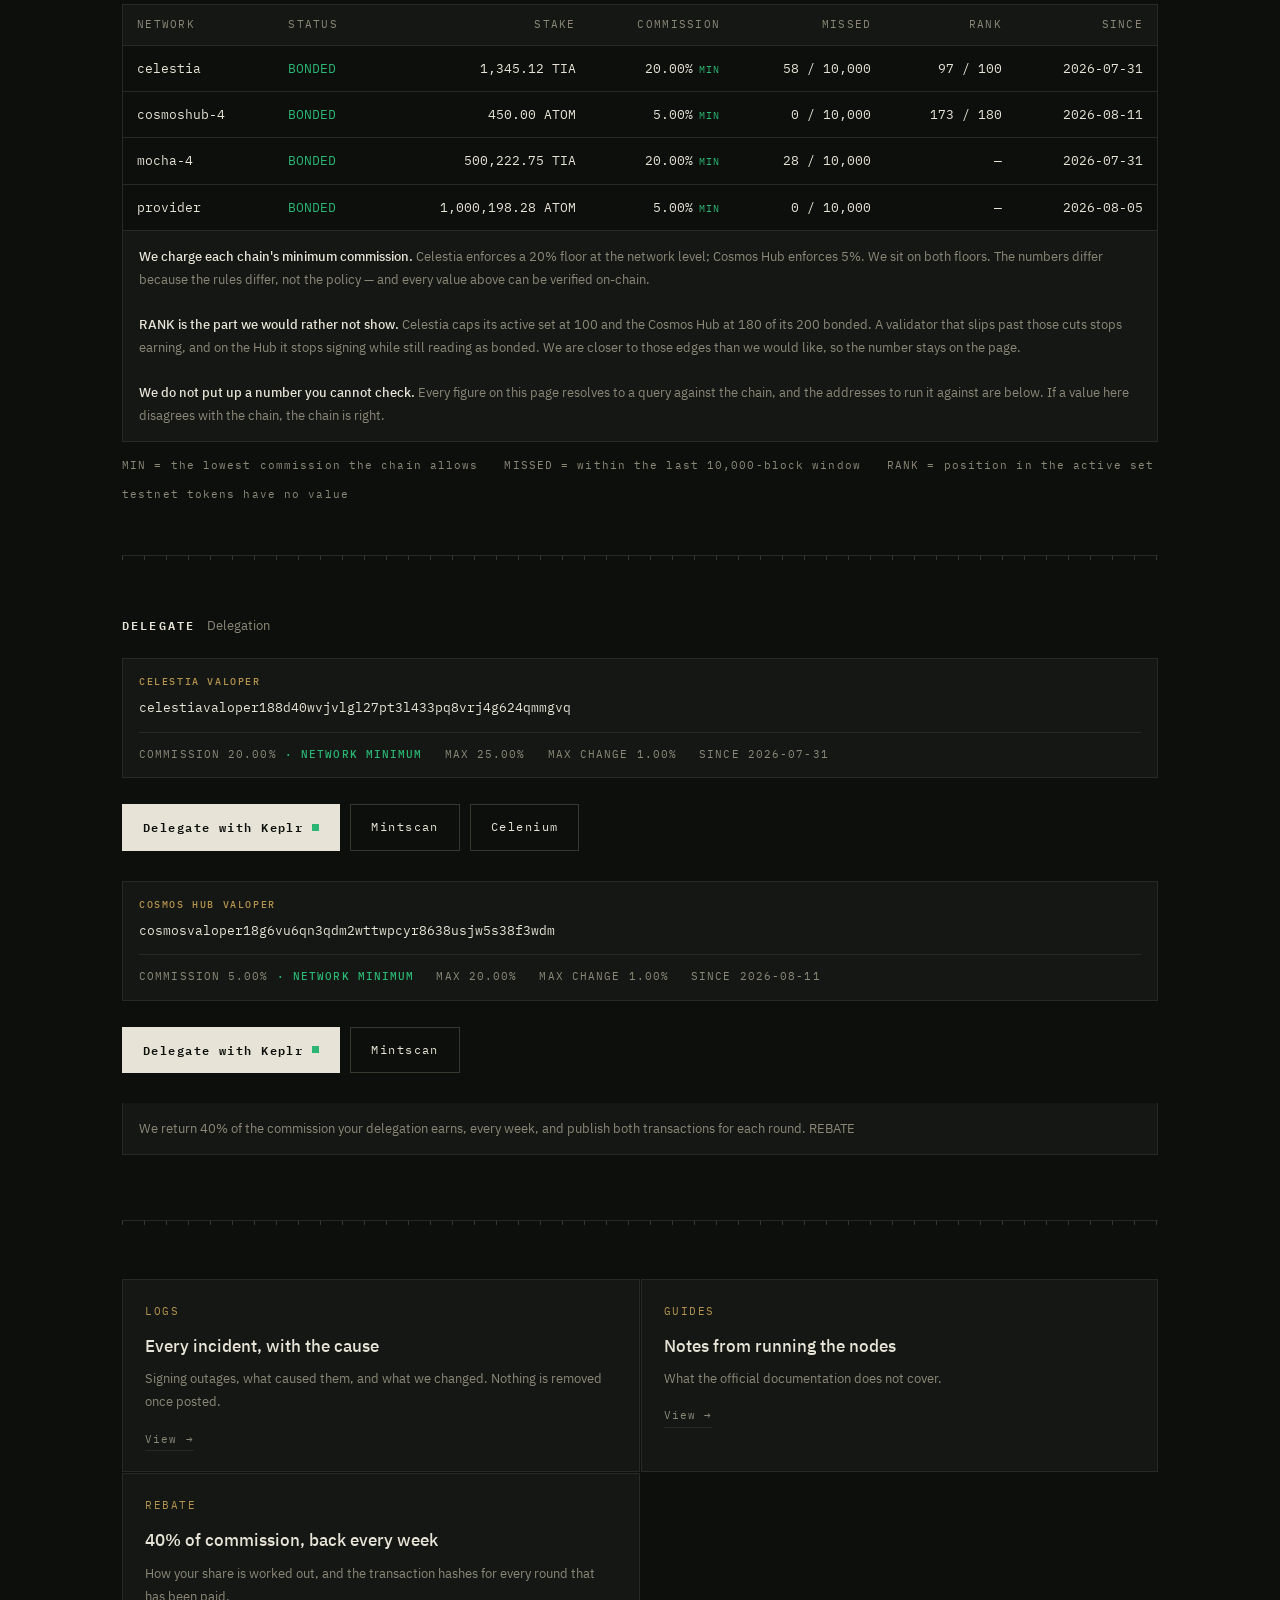
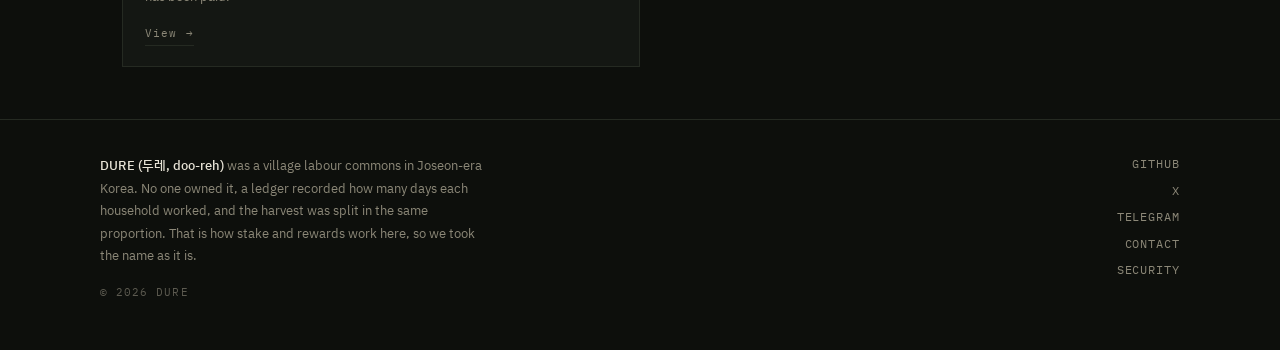
==== commit cc7b2b0d: "Refresh on-chain figures (2026-08-18)" ====
--- a/index.html
+++ b/index.html
@@ -394,7 +394,7 @@
       <div class="grid-2">
         <div class="net live">
           <div class="net-top"><span class="tick">TIA</span><span class="net-name">Celestia</span><span class="tag on"><span class="blink"></span>ACTIVE</span></div>
-          <div class="net-meta"><span>CELESTIA</span><span>stake <b>1,195.12 TIA</b></span><span>commission <b>20.00%</b></span><span>rank <b>97 / 100</b></span></div>
+          <div class="net-meta"><span>CELESTIA</span><span>stake <b>1,345.12 TIA</b></span><span>commission <b>20.00%</b></span><span>rank <b>97 / 100</b></span></div>
         </div>
         <div class="net live">
           <div class="net-top"><span class="tick">ATOM</span><span class="net-name">Cosmos Hub</span><span class="tag on"><span class="blink"></span>ACTIVE</span></div>
@@ -402,11 +402,11 @@
         </div>
         <div class="net test">
           <div class="net-top"><span class="tick">MCH</span><span class="net-name">Celestia Mocha</span><span class="tag warn">TESTNET</span></div>
-          <div class="net-meta"><span>MOCHA-4</span><span>stake <b>500,200.13 TIA</b></span><span>commission <b>20.00%</b></span></div>
+          <div class="net-meta"><span>MOCHA-4</span><span>stake <b>500,222.75 TIA</b></span><span>commission <b>20.00%</b></span></div>
         </div>
         <div class="net test">
           <div class="net-top"><span class="tick">PROV</span><span class="net-name">Cosmos Hub Provider</span><span class="tag warn">TESTNET</span></div>
-          <div class="net-meta"><span>PROVIDER</span><span>stake <b>1,000,155.04 ATOM</b></span><span>commission <b>5.00%</b></span></div>
+          <div class="net-meta"><span>PROVIDER</span><span>stake <b>1,000,198.28 ATOM</b></span><span>commission <b>5.00%</b></span></div>
         </div>
         <div class="net next">
           <div class="net-top"><span class="tick">—</span><span class="net-name" style="color:var(--muted)">Next network</span><span class="tag">PLANNED</span></div>
@@ -480,7 +480,7 @@
 
   <section id="status">
     <div class="wrap">
-      <div class="sec-head"><h2>STATUS</h2><span class="sec-sub">Only values you can verify on-chain · as of 2026-08-17</span></div>
+      <div class="sec-head"><h2>STATUS</h2><span class="sec-sub">Only values you can verify on-chain · as of 2026-08-18</span></div>
       <div class="tbl-wrap">
         <table>
           <thead><tr>
@@ -490,10 +490,10 @@
             <th class="num">SINCE</th>
           </tr></thead>
           <tbody>
-            <tr><td>celestia</td><td class="ok">BONDED</td><td class="num">1,195.12 TIA</td><td class="num">20.00%<span class="min-badge">MIN</span></td><td class="num">82 / 10,000</td><td class="num">97 / 100</td><td class="num">2026-07-31</td></tr>
+            <tr><td>celestia</td><td class="ok">BONDED</td><td class="num">1,345.12 TIA</td><td class="num">20.00%<span class="min-badge">MIN</span></td><td class="num">58 / 10,000</td><td class="num">97 / 100</td><td class="num">2026-07-31</td></tr>
             <tr><td>cosmoshub-4</td><td class="ok">BONDED</td><td class="num">450.00 ATOM</td><td class="num">5.00%<span class="min-badge">MIN</span></td><td class="num">0 / 10,000</td><td class="num">173 / 180</td><td class="num">2026-08-11</td></tr>
-            <tr><td>mocha-4</td><td class="ok">BONDED</td><td class="num">500,200.13 TIA</td><td class="num">20.00%<span class="min-badge">MIN</span></td><td class="num">18 / 10,000</td><td class="num">—</td><td class="num">2026-07-31</td></tr>
-            <tr><td>provider</td><td class="ok">BONDED</td><td class="num">1,000,155.04 ATOM</td><td class="num">5.00%<span class="min-badge">MIN</span></td><td class="num">121 / 10,000</td><td class="num">—</td><td class="num">2026-08-05</td></tr>
+            <tr><td>mocha-4</td><td class="ok">BONDED</td><td class="num">500,222.75 TIA</td><td class="num">20.00%<span class="min-badge">MIN</span></td><td class="num">28 / 10,000</td><td class="num">—</td><td class="num">2026-07-31</td></tr>
+            <tr><td>provider</td><td class="ok">BONDED</td><td class="num">1,000,198.28 ATOM</td><td class="num">5.00%<span class="min-badge">MIN</span></td><td class="num">0 / 10,000</td><td class="num">—</td><td class="num">2026-08-05</td></tr>
           </tbody>
         </table>
       </div>
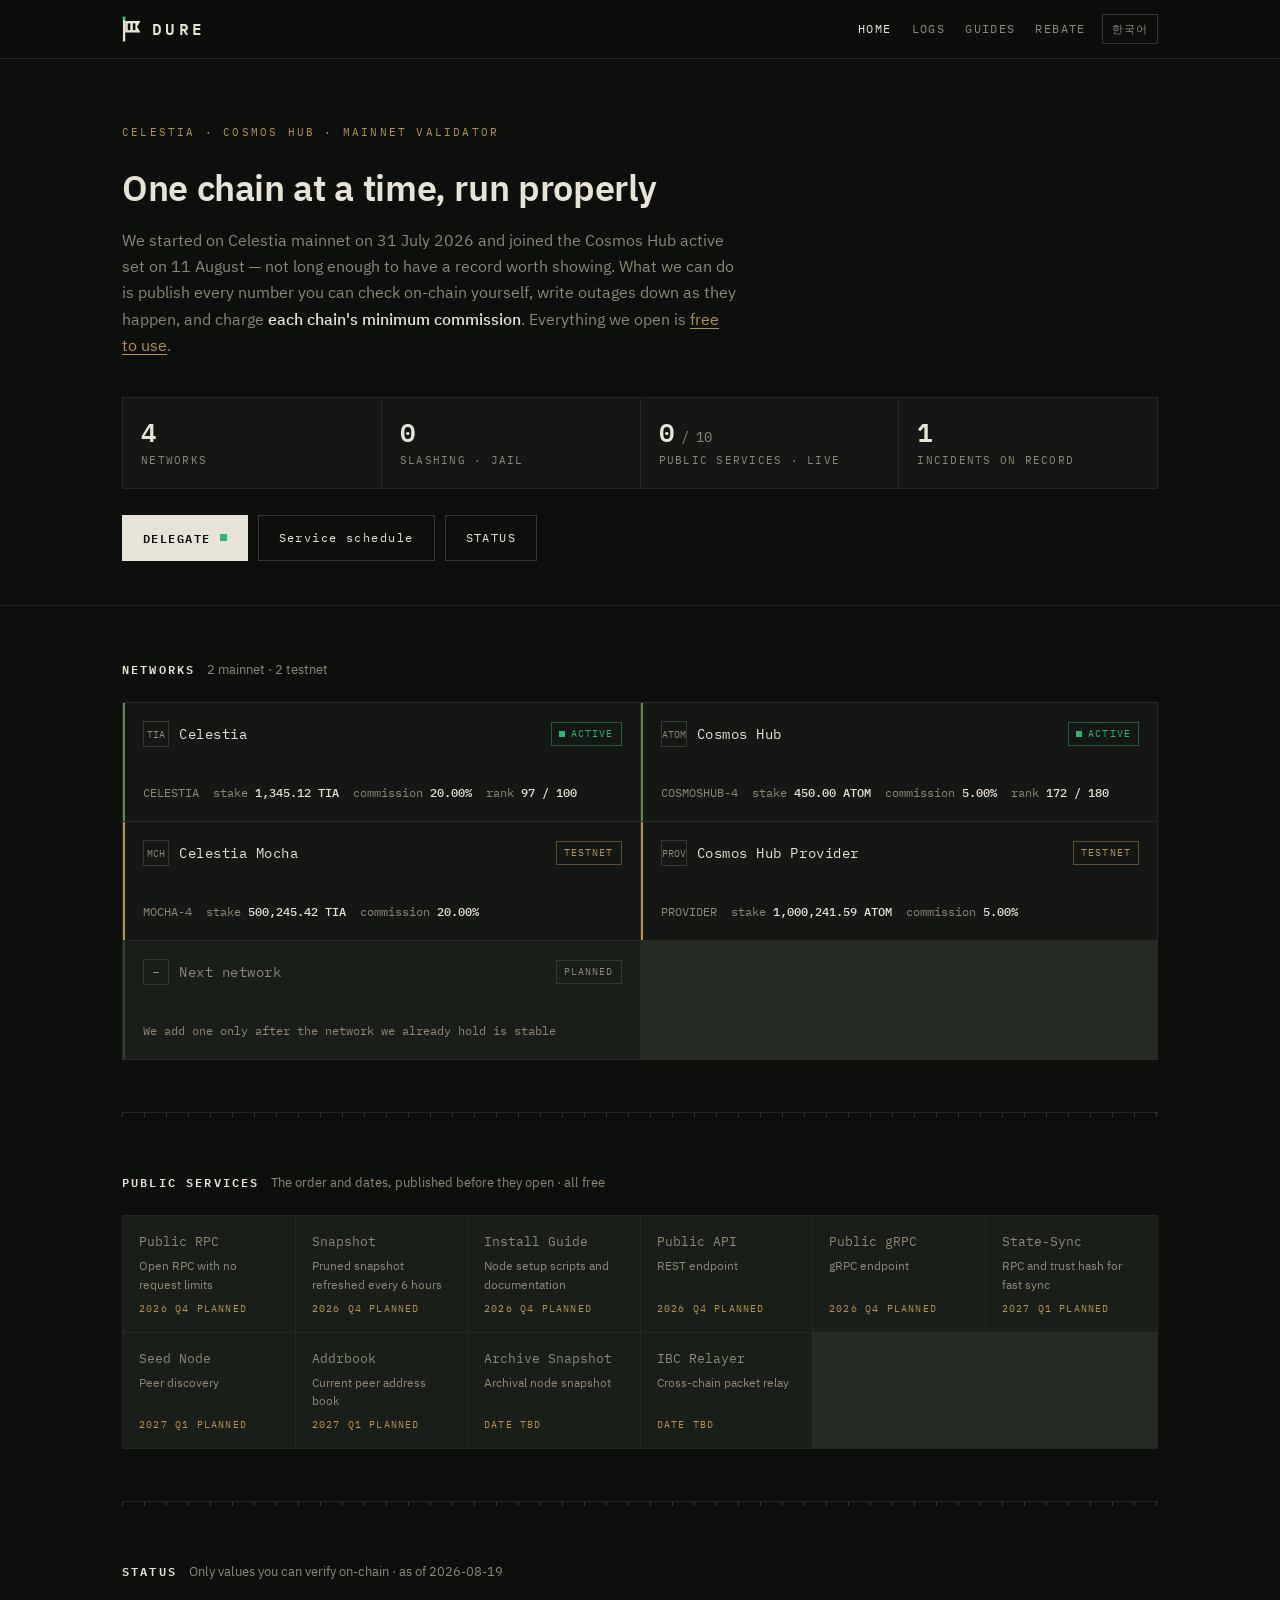
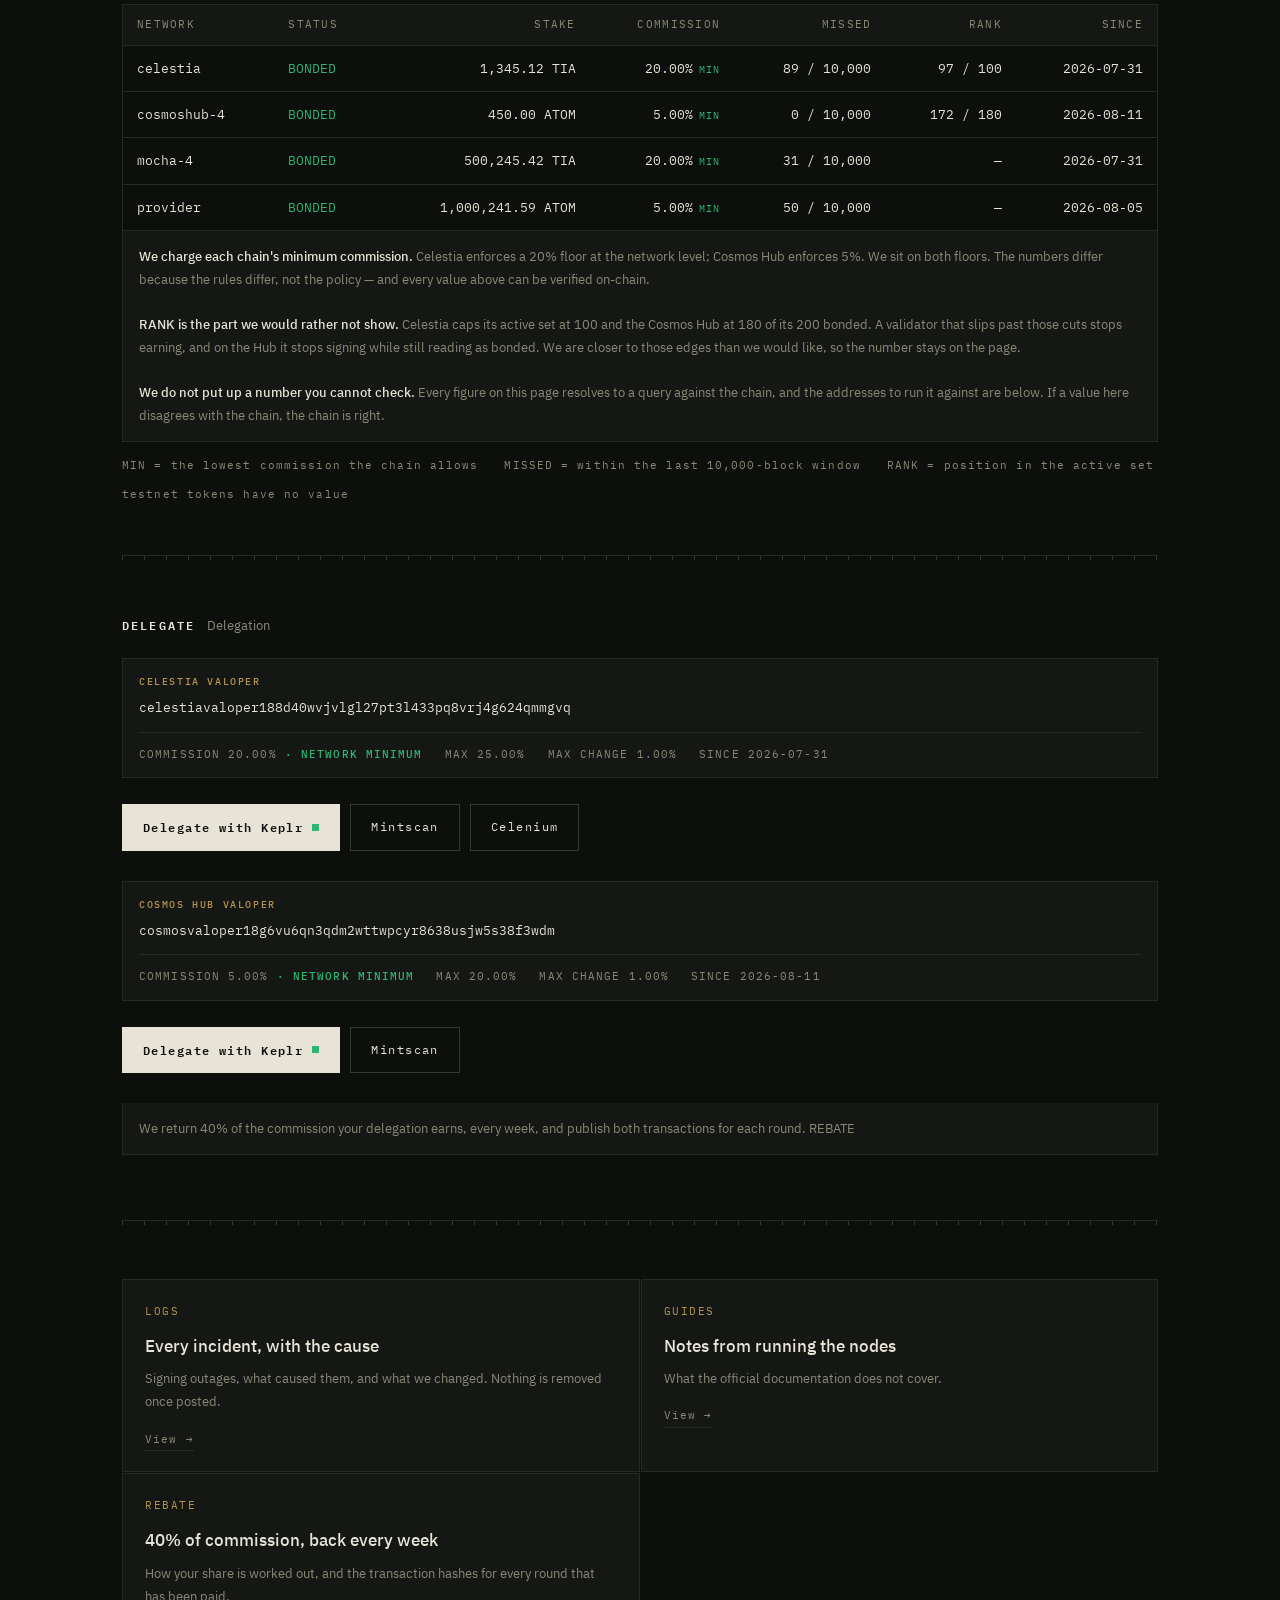
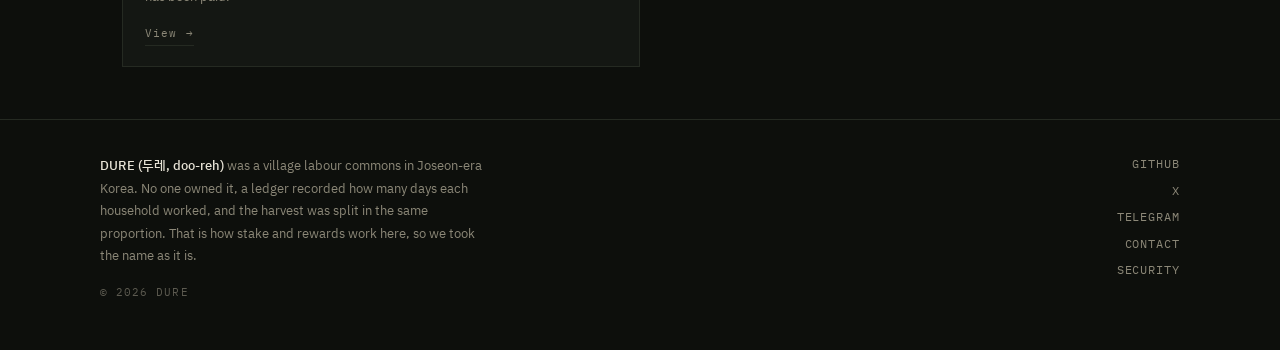
==== commit 17b69a69: "Refresh on-chain figures (2026-08-19)" ====
--- a/index.html
+++ b/index.html
@@ -398,15 +398,15 @@
         </div>
         <div class="net live">
           <div class="net-top"><span class="tick">ATOM</span><span class="net-name">Cosmos Hub</span><span class="tag on"><span class="blink"></span>ACTIVE</span></div>
-          <div class="net-meta"><span>COSMOSHUB-4</span><span>stake <b>450.00 ATOM</b></span><span>commission <b>5.00%</b></span><span>rank <b>173 / 180</b></span></div>
+          <div class="net-meta"><span>COSMOSHUB-4</span><span>stake <b>450.00 ATOM</b></span><span>commission <b>5.00%</b></span><span>rank <b>172 / 180</b></span></div>
         </div>
         <div class="net test">
           <div class="net-top"><span class="tick">MCH</span><span class="net-name">Celestia Mocha</span><span class="tag warn">TESTNET</span></div>
-          <div class="net-meta"><span>MOCHA-4</span><span>stake <b>500,222.75 TIA</b></span><span>commission <b>20.00%</b></span></div>
+          <div class="net-meta"><span>MOCHA-4</span><span>stake <b>500,245.42 TIA</b></span><span>commission <b>20.00%</b></span></div>
         </div>
         <div class="net test">
           <div class="net-top"><span class="tick">PROV</span><span class="net-name">Cosmos Hub Provider</span><span class="tag warn">TESTNET</span></div>
-          <div class="net-meta"><span>PROVIDER</span><span>stake <b>1,000,198.28 ATOM</b></span><span>commission <b>5.00%</b></span></div>
+          <div class="net-meta"><span>PROVIDER</span><span>stake <b>1,000,241.59 ATOM</b></span><span>commission <b>5.00%</b></span></div>
         </div>
         <div class="net next">
           <div class="net-top"><span class="tick">—</span><span class="net-name" style="color:var(--muted)">Next network</span><span class="tag">PLANNED</span></div>
@@ -480,7 +480,7 @@
 
   <section id="status">
     <div class="wrap">
-      <div class="sec-head"><h2>STATUS</h2><span class="sec-sub">Only values you can verify on-chain · as of 2026-08-18</span></div>
+      <div class="sec-head"><h2>STATUS</h2><span class="sec-sub">Only values you can verify on-chain · as of 2026-08-19</span></div>
       <div class="tbl-wrap">
         <table>
           <thead><tr>
@@ -490,10 +490,10 @@
             <th class="num">SINCE</th>
           </tr></thead>
           <tbody>
-            <tr><td>celestia</td><td class="ok">BONDED</td><td class="num">1,345.12 TIA</td><td class="num">20.00%<span class="min-badge">MIN</span></td><td class="num">58 / 10,000</td><td class="num">97 / 100</td><td class="num">2026-07-31</td></tr>
-            <tr><td>cosmoshub-4</td><td class="ok">BONDED</td><td class="num">450.00 ATOM</td><td class="num">5.00%<span class="min-badge">MIN</span></td><td class="num">0 / 10,000</td><td class="num">173 / 180</td><td class="num">2026-08-11</td></tr>
-            <tr><td>mocha-4</td><td class="ok">BONDED</td><td class="num">500,222.75 TIA</td><td class="num">20.00%<span class="min-badge">MIN</span></td><td class="num">28 / 10,000</td><td class="num">—</td><td class="num">2026-07-31</td></tr>
-            <tr><td>provider</td><td class="ok">BONDED</td><td class="num">1,000,198.28 ATOM</td><td class="num">5.00%<span class="min-badge">MIN</span></td><td class="num">0 / 10,000</td><td class="num">—</td><td class="num">2026-08-05</td></tr>
+            <tr><td>celestia</td><td class="ok">BONDED</td><td class="num">1,345.12 TIA</td><td class="num">20.00%<span class="min-badge">MIN</span></td><td class="num">89 / 10,000</td><td class="num">97 / 100</td><td class="num">2026-07-31</td></tr>
+            <tr><td>cosmoshub-4</td><td class="ok">BONDED</td><td class="num">450.00 ATOM</td><td class="num">5.00%<span class="min-badge">MIN</span></td><td class="num">0 / 10,000</td><td class="num">172 / 180</td><td class="num">2026-08-11</td></tr>
+            <tr><td>mocha-4</td><td class="ok">BONDED</td><td class="num">500,245.42 TIA</td><td class="num">20.00%<span class="min-badge">MIN</span></td><td class="num">31 / 10,000</td><td class="num">—</td><td class="num">2026-07-31</td></tr>
+            <tr><td>provider</td><td class="ok">BONDED</td><td class="num">1,000,241.59 ATOM</td><td class="num">5.00%<span class="min-badge">MIN</span></td><td class="num">50 / 10,000</td><td class="num">—</td><td class="num">2026-08-05</td></tr>
           </tbody>
         </table>
       </div>
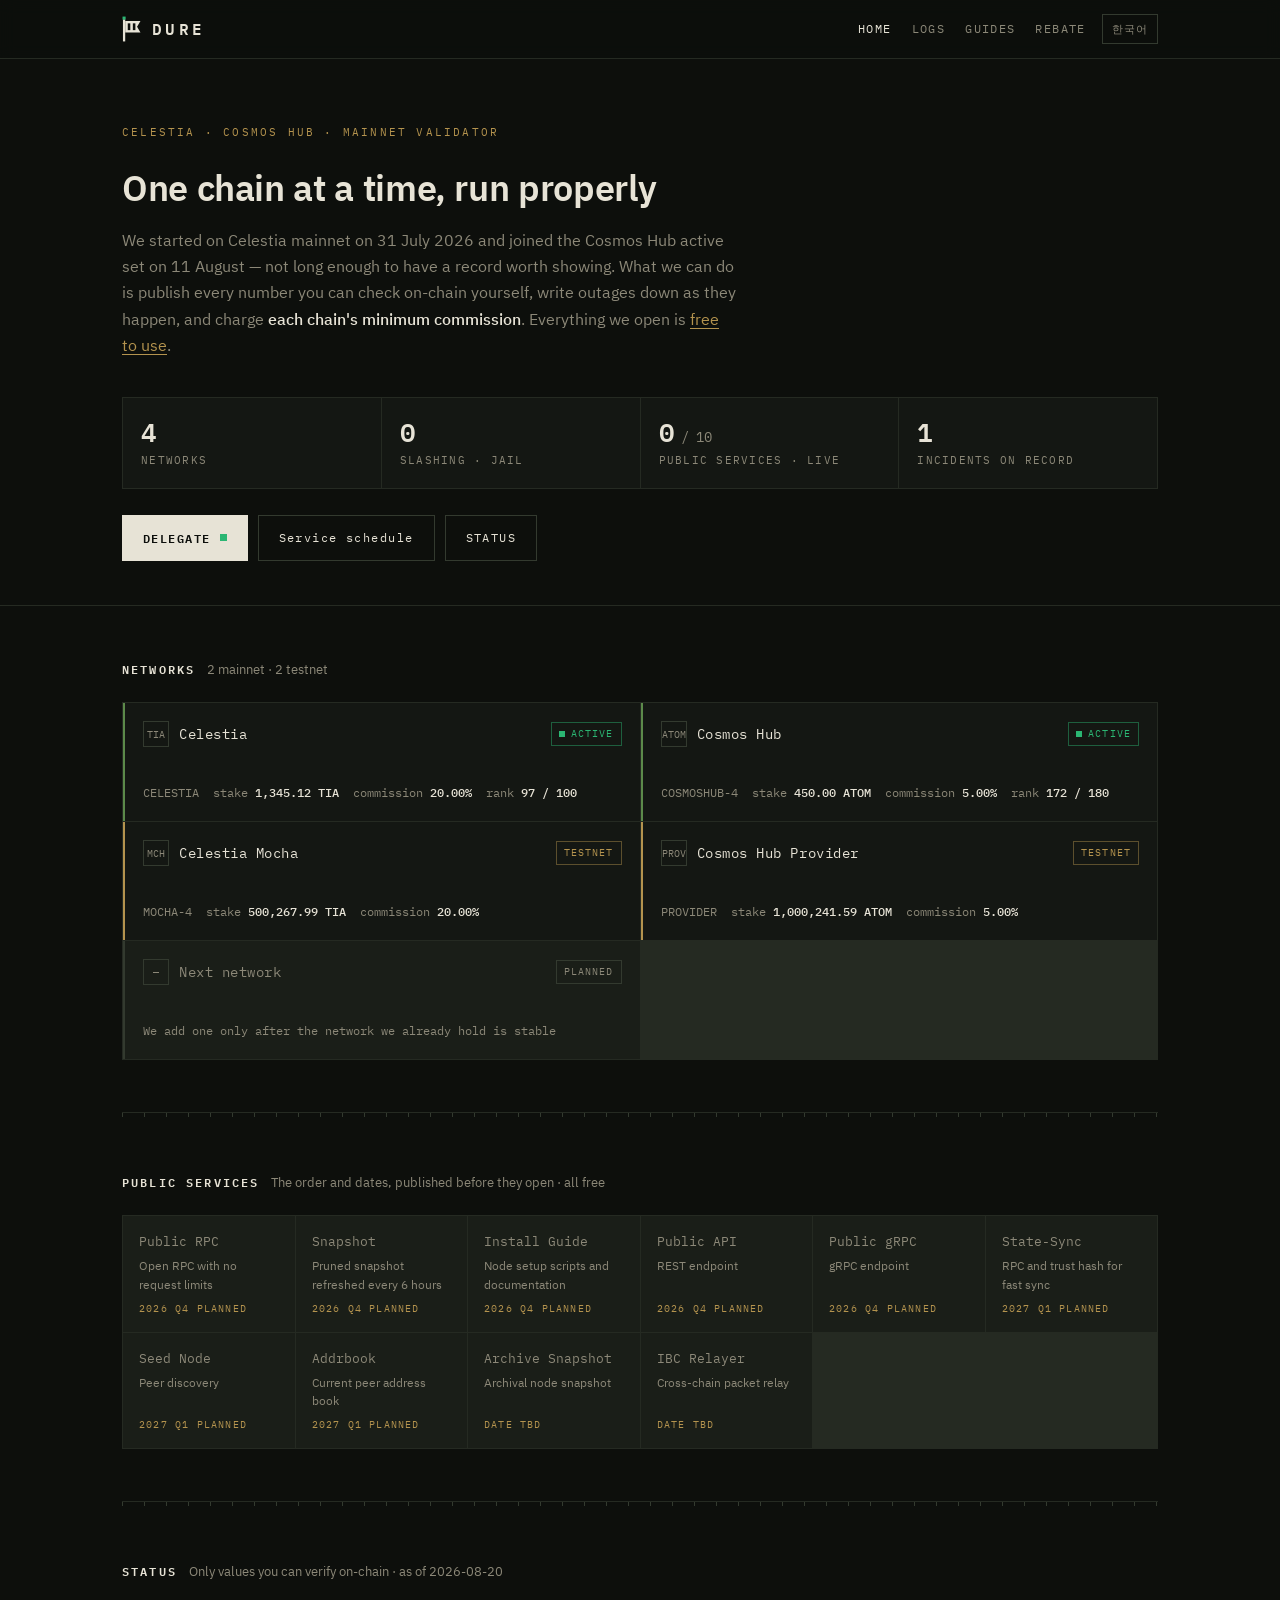
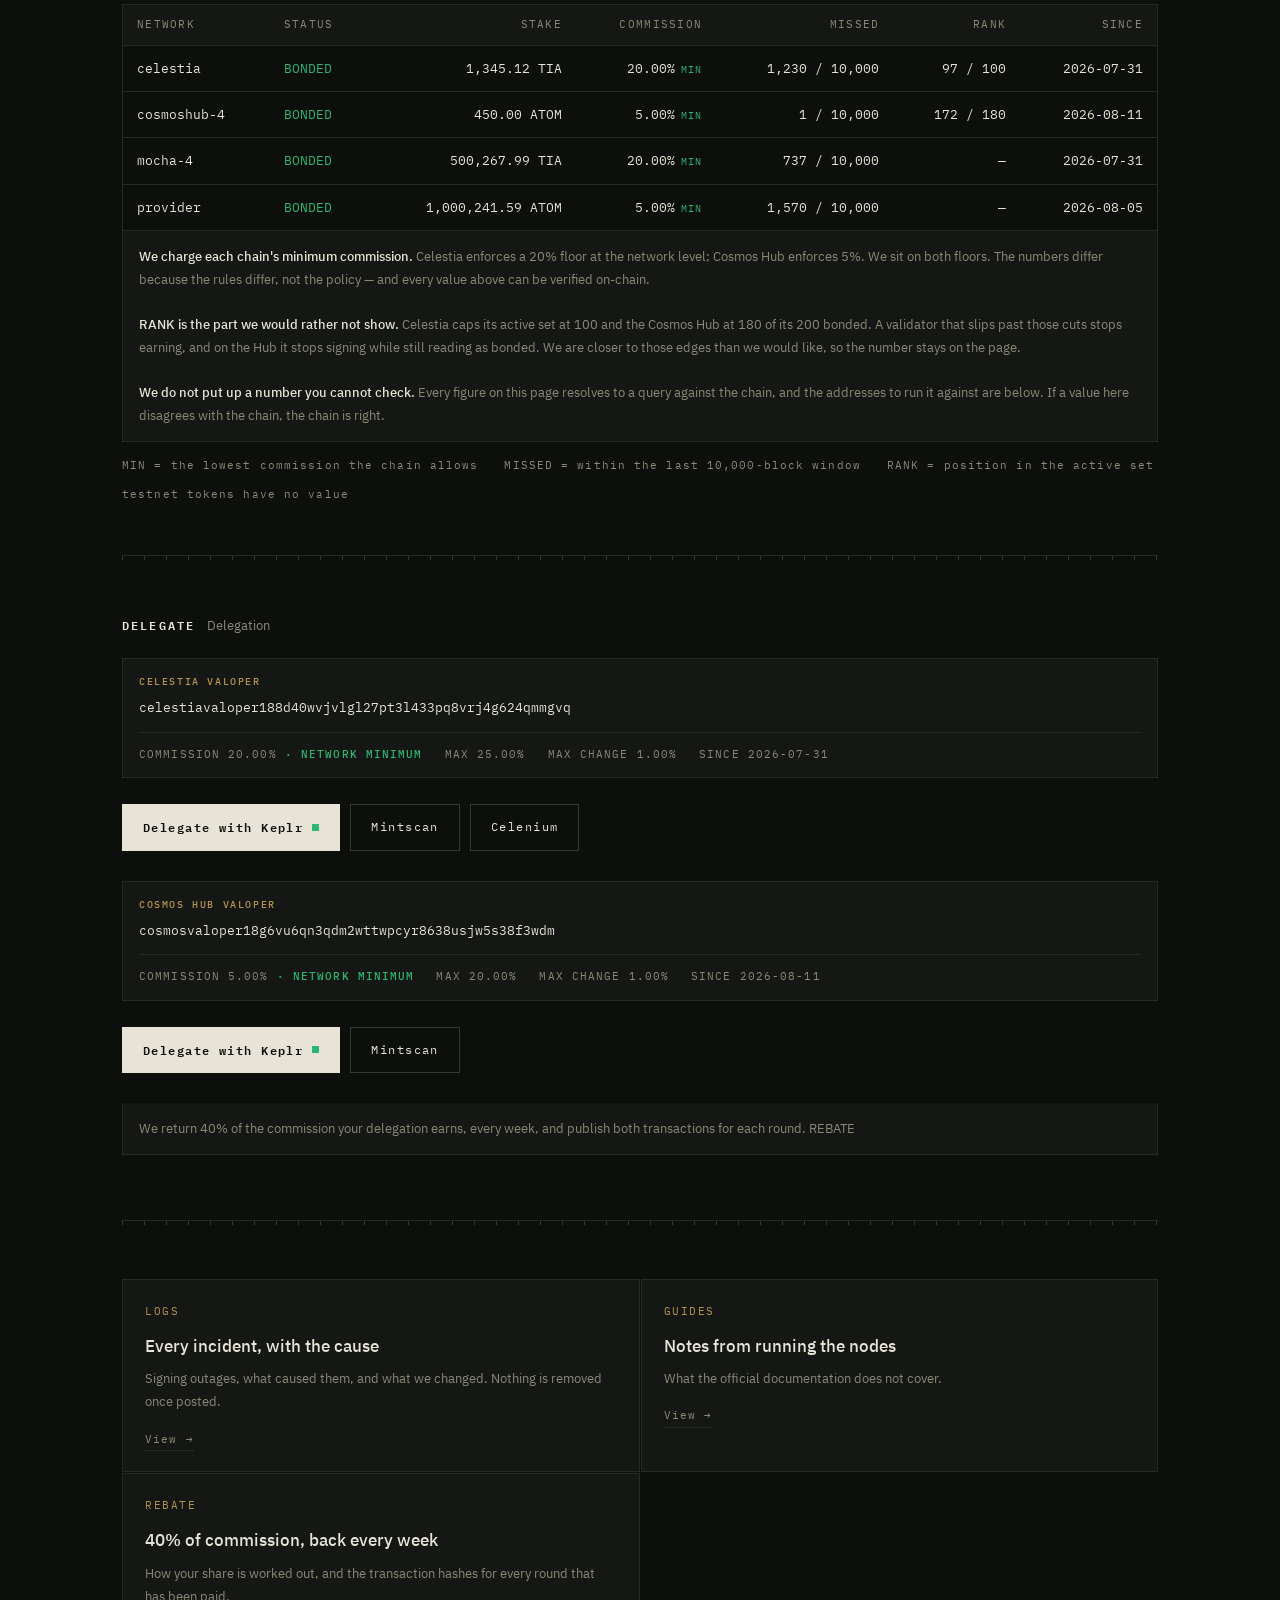
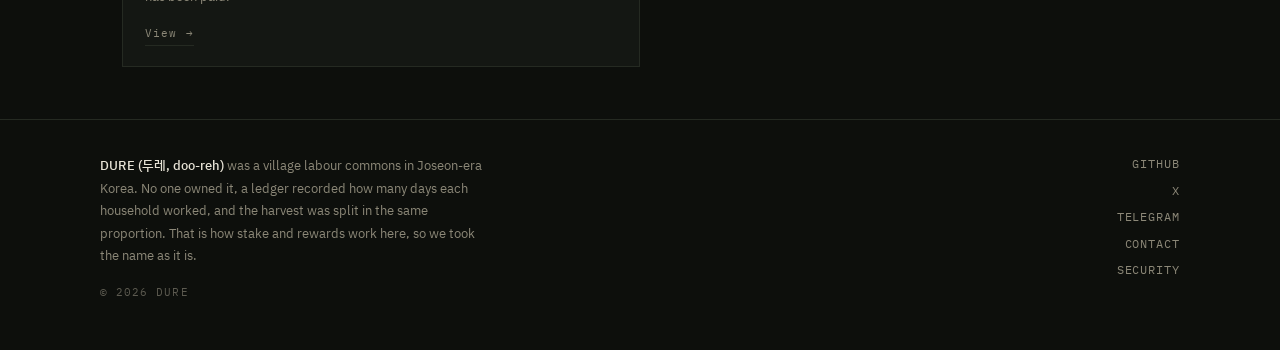
==== commit c465e7f9: "Refresh on-chain figures (2026-08-20)" ====
--- a/index.html
+++ b/index.html
@@ -402,7 +402,7 @@
         </div>
         <div class="net test">
           <div class="net-top"><span class="tick">MCH</span><span class="net-name">Celestia Mocha</span><span class="tag warn">TESTNET</span></div>
-          <div class="net-meta"><span>MOCHA-4</span><span>stake <b>500,245.42 TIA</b></span><span>commission <b>20.00%</b></span></div>
+          <div class="net-meta"><span>MOCHA-4</span><span>stake <b>500,267.99 TIA</b></span><span>commission <b>20.00%</b></span></div>
         </div>
         <div class="net test">
           <div class="net-top"><span class="tick">PROV</span><span class="net-name">Cosmos Hub Provider</span><span class="tag warn">TESTNET</span></div>
@@ -480,7 +480,7 @@
 
   <section id="status">
     <div class="wrap">
-      <div class="sec-head"><h2>STATUS</h2><span class="sec-sub">Only values you can verify on-chain · as of 2026-08-19</span></div>
+      <div class="sec-head"><h2>STATUS</h2><span class="sec-sub">Only values you can verify on-chain · as of 2026-08-20</span></div>
       <div class="tbl-wrap">
         <table>
           <thead><tr>
@@ -490,10 +490,10 @@
             <th class="num">SINCE</th>
           </tr></thead>
           <tbody>
-            <tr><td>celestia</td><td class="ok">BONDED</td><td class="num">1,345.12 TIA</td><td class="num">20.00%<span class="min-badge">MIN</span></td><td class="num">89 / 10,000</td><td class="num">97 / 100</td><td class="num">2026-07-31</td></tr>
-            <tr><td>cosmoshub-4</td><td class="ok">BONDED</td><td class="num">450.00 ATOM</td><td class="num">5.00%<span class="min-badge">MIN</span></td><td class="num">0 / 10,000</td><td class="num">172 / 180</td><td class="num">2026-08-11</td></tr>
-            <tr><td>mocha-4</td><td class="ok">BONDED</td><td class="num">500,245.42 TIA</td><td class="num">20.00%<span class="min-badge">MIN</span></td><td class="num">31 / 10,000</td><td class="num">—</td><td class="num">2026-07-31</td></tr>
-            <tr><td>provider</td><td class="ok">BONDED</td><td class="num">1,000,241.59 ATOM</td><td class="num">5.00%<span class="min-badge">MIN</span></td><td class="num">50 / 10,000</td><td class="num">—</td><td class="num">2026-08-05</td></tr>
+            <tr><td>celestia</td><td class="ok">BONDED</td><td class="num">1,345.12 TIA</td><td class="num">20.00%<span class="min-badge">MIN</span></td><td class="num">1,230 / 10,000</td><td class="num">97 / 100</td><td class="num">2026-07-31</td></tr>
+            <tr><td>cosmoshub-4</td><td class="ok">BONDED</td><td class="num">450.00 ATOM</td><td class="num">5.00%<span class="min-badge">MIN</span></td><td class="num">1 / 10,000</td><td class="num">172 / 180</td><td class="num">2026-08-11</td></tr>
+            <tr><td>mocha-4</td><td class="ok">BONDED</td><td class="num">500,267.99 TIA</td><td class="num">20.00%<span class="min-badge">MIN</span></td><td class="num">737 / 10,000</td><td class="num">—</td><td class="num">2026-07-31</td></tr>
+            <tr><td>provider</td><td class="ok">BONDED</td><td class="num">1,000,241.59 ATOM</td><td class="num">5.00%<span class="min-badge">MIN</span></td><td class="num">1,570 / 10,000</td><td class="num">—</td><td class="num">2026-08-05</td></tr>
           </tbody>
         </table>
       </div>
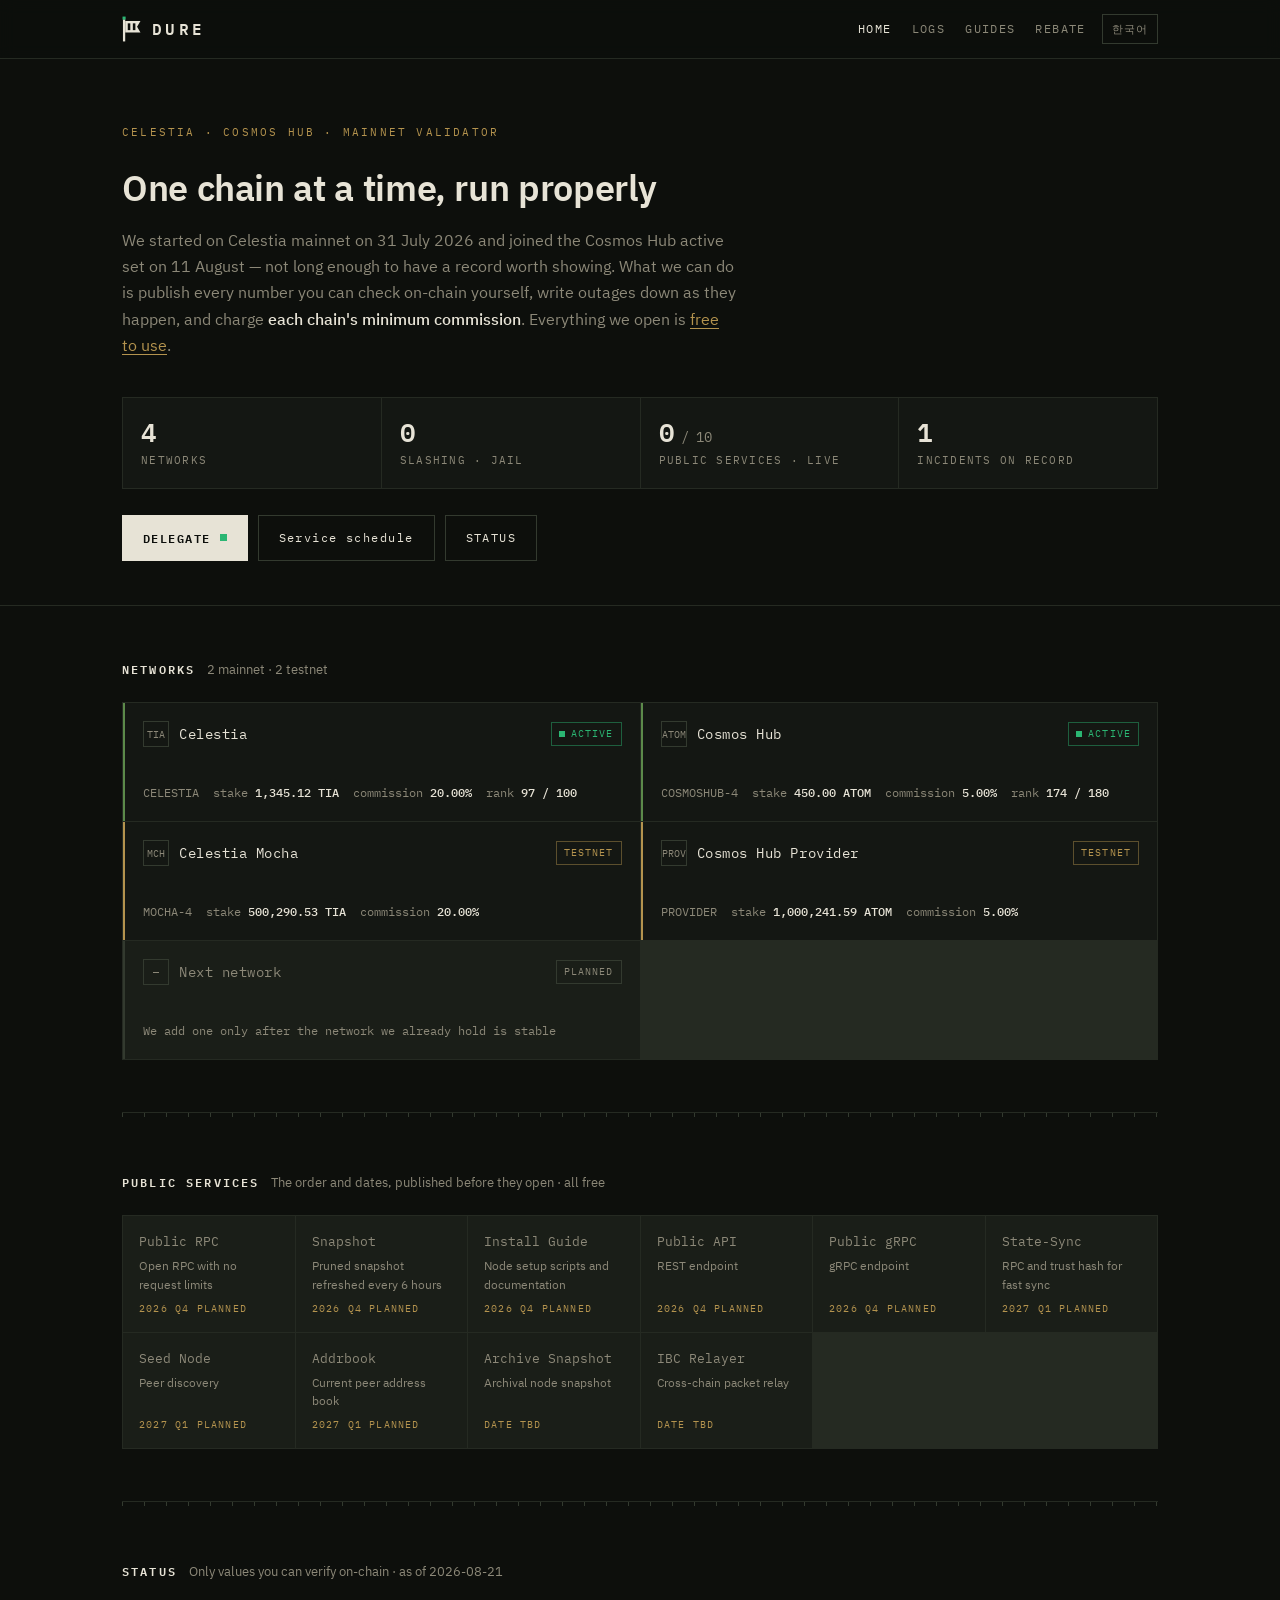
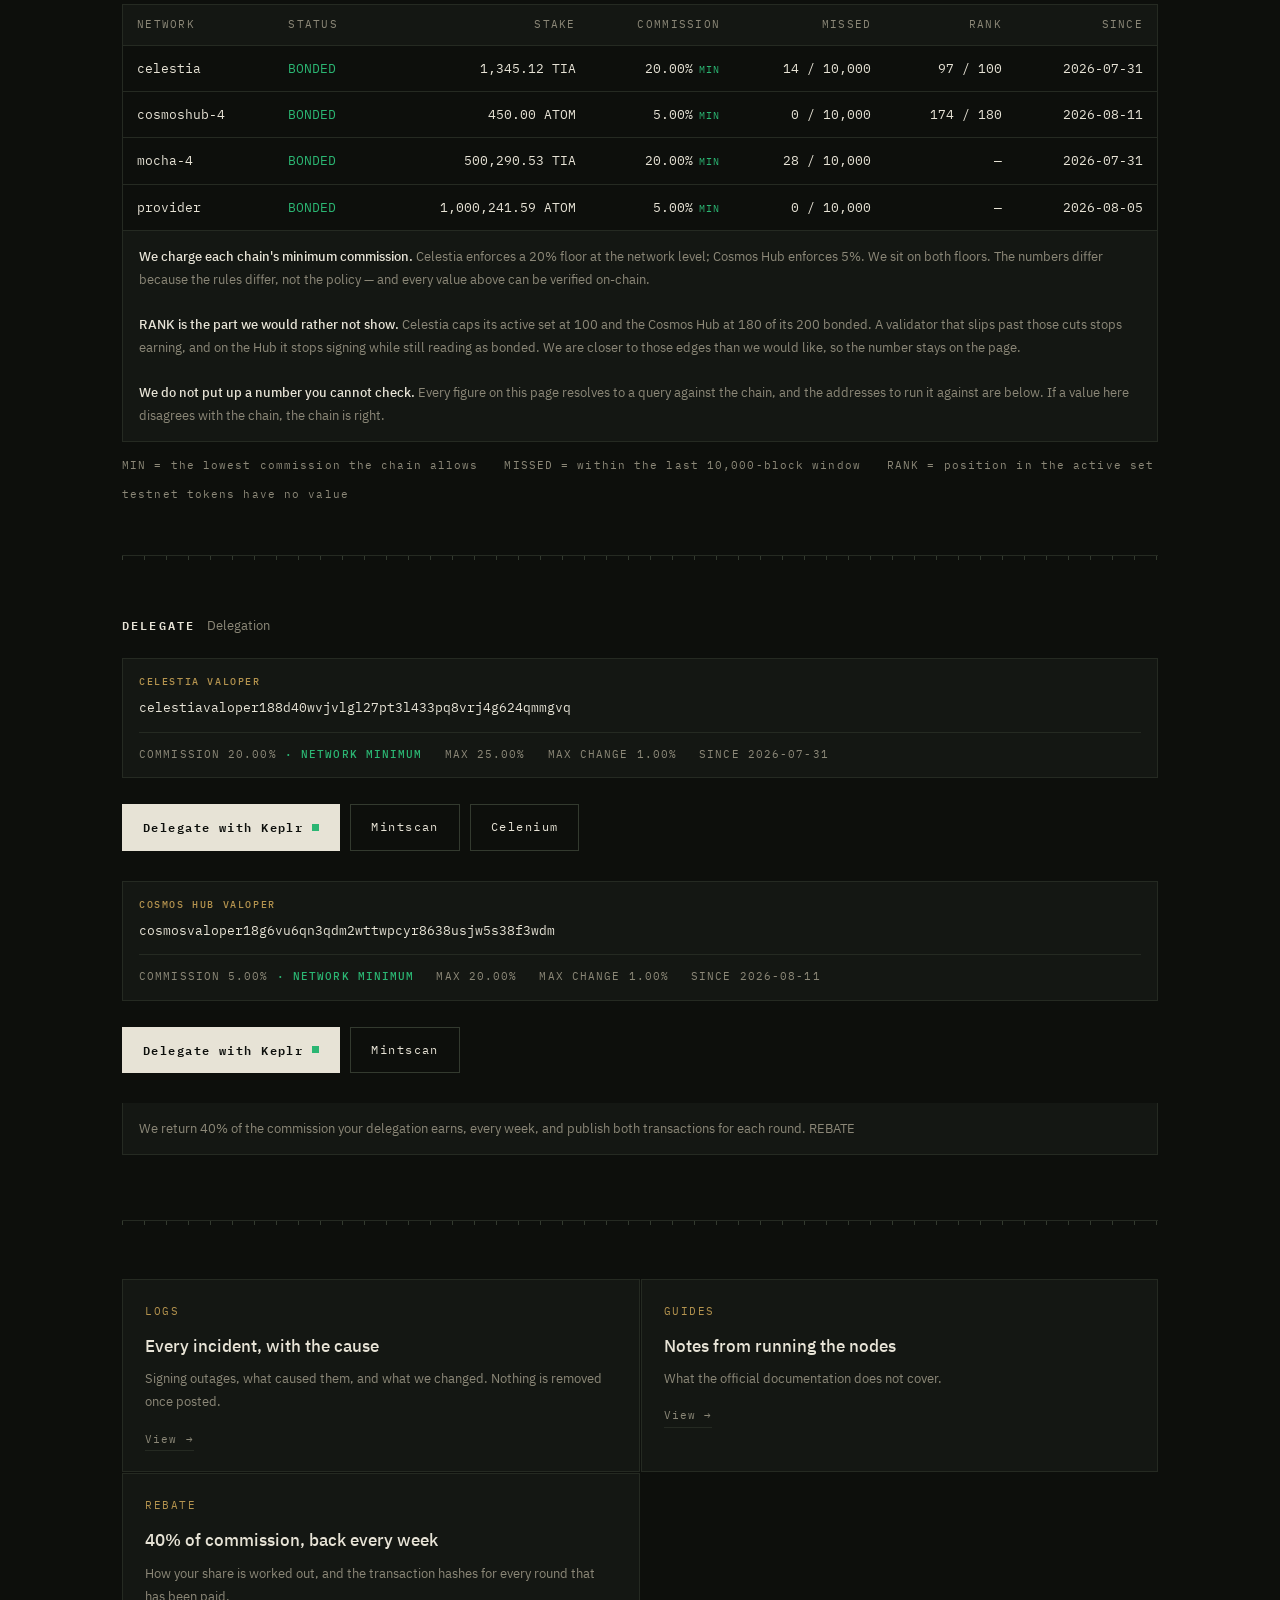
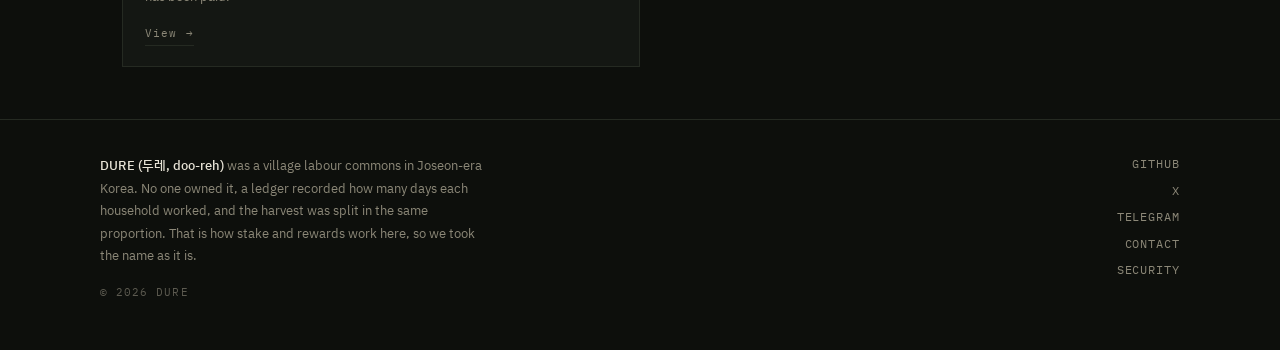
==== commit c2ef90e1: "Refresh on-chain figures (2026-08-21)" ====
--- a/index.html
+++ b/index.html
@@ -398,11 +398,11 @@
         </div>
         <div class="net live">
           <div class="net-top"><span class="tick">ATOM</span><span class="net-name">Cosmos Hub</span><span class="tag on"><span class="blink"></span>ACTIVE</span></div>
-          <div class="net-meta"><span>COSMOSHUB-4</span><span>stake <b>450.00 ATOM</b></span><span>commission <b>5.00%</b></span><span>rank <b>172 / 180</b></span></div>
+          <div class="net-meta"><span>COSMOSHUB-4</span><span>stake <b>450.00 ATOM</b></span><span>commission <b>5.00%</b></span><span>rank <b>174 / 180</b></span></div>
         </div>
         <div class="net test">
           <div class="net-top"><span class="tick">MCH</span><span class="net-name">Celestia Mocha</span><span class="tag warn">TESTNET</span></div>
-          <div class="net-meta"><span>MOCHA-4</span><span>stake <b>500,267.99 TIA</b></span><span>commission <b>20.00%</b></span></div>
+          <div class="net-meta"><span>MOCHA-4</span><span>stake <b>500,290.53 TIA</b></span><span>commission <b>20.00%</b></span></div>
         </div>
         <div class="net test">
           <div class="net-top"><span class="tick">PROV</span><span class="net-name">Cosmos Hub Provider</span><span class="tag warn">TESTNET</span></div>
@@ -480,7 +480,7 @@
 
   <section id="status">
     <div class="wrap">
-      <div class="sec-head"><h2>STATUS</h2><span class="sec-sub">Only values you can verify on-chain · as of 2026-08-20</span></div>
+      <div class="sec-head"><h2>STATUS</h2><span class="sec-sub">Only values you can verify on-chain · as of 2026-08-21</span></div>
       <div class="tbl-wrap">
         <table>
           <thead><tr>
@@ -490,10 +490,10 @@
             <th class="num">SINCE</th>
           </tr></thead>
           <tbody>
-            <tr><td>celestia</td><td class="ok">BONDED</td><td class="num">1,345.12 TIA</td><td class="num">20.00%<span class="min-badge">MIN</span></td><td class="num">1,230 / 10,000</td><td class="num">97 / 100</td><td class="num">2026-07-31</td></tr>
-            <tr><td>cosmoshub-4</td><td class="ok">BONDED</td><td class="num">450.00 ATOM</td><td class="num">5.00%<span class="min-badge">MIN</span></td><td class="num">1 / 10,000</td><td class="num">172 / 180</td><td class="num">2026-08-11</td></tr>
-            <tr><td>mocha-4</td><td class="ok">BONDED</td><td class="num">500,267.99 TIA</td><td class="num">20.00%<span class="min-badge">MIN</span></td><td class="num">737 / 10,000</td><td class="num">—</td><td class="num">2026-07-31</td></tr>
-            <tr><td>provider</td><td class="ok">BONDED</td><td class="num">1,000,241.59 ATOM</td><td class="num">5.00%<span class="min-badge">MIN</span></td><td class="num">1,570 / 10,000</td><td class="num">—</td><td class="num">2026-08-05</td></tr>
+            <tr><td>celestia</td><td class="ok">BONDED</td><td class="num">1,345.12 TIA</td><td class="num">20.00%<span class="min-badge">MIN</span></td><td class="num">14 / 10,000</td><td class="num">97 / 100</td><td class="num">2026-07-31</td></tr>
+            <tr><td>cosmoshub-4</td><td class="ok">BONDED</td><td class="num">450.00 ATOM</td><td class="num">5.00%<span class="min-badge">MIN</span></td><td class="num">0 / 10,000</td><td class="num">174 / 180</td><td class="num">2026-08-11</td></tr>
+            <tr><td>mocha-4</td><td class="ok">BONDED</td><td class="num">500,290.53 TIA</td><td class="num">20.00%<span class="min-badge">MIN</span></td><td class="num">28 / 10,000</td><td class="num">—</td><td class="num">2026-07-31</td></tr>
+            <tr><td>provider</td><td class="ok">BONDED</td><td class="num">1,000,241.59 ATOM</td><td class="num">5.00%<span class="min-badge">MIN</span></td><td class="num">0 / 10,000</td><td class="num">—</td><td class="num">2026-08-05</td></tr>
           </tbody>
         </table>
       </div>
